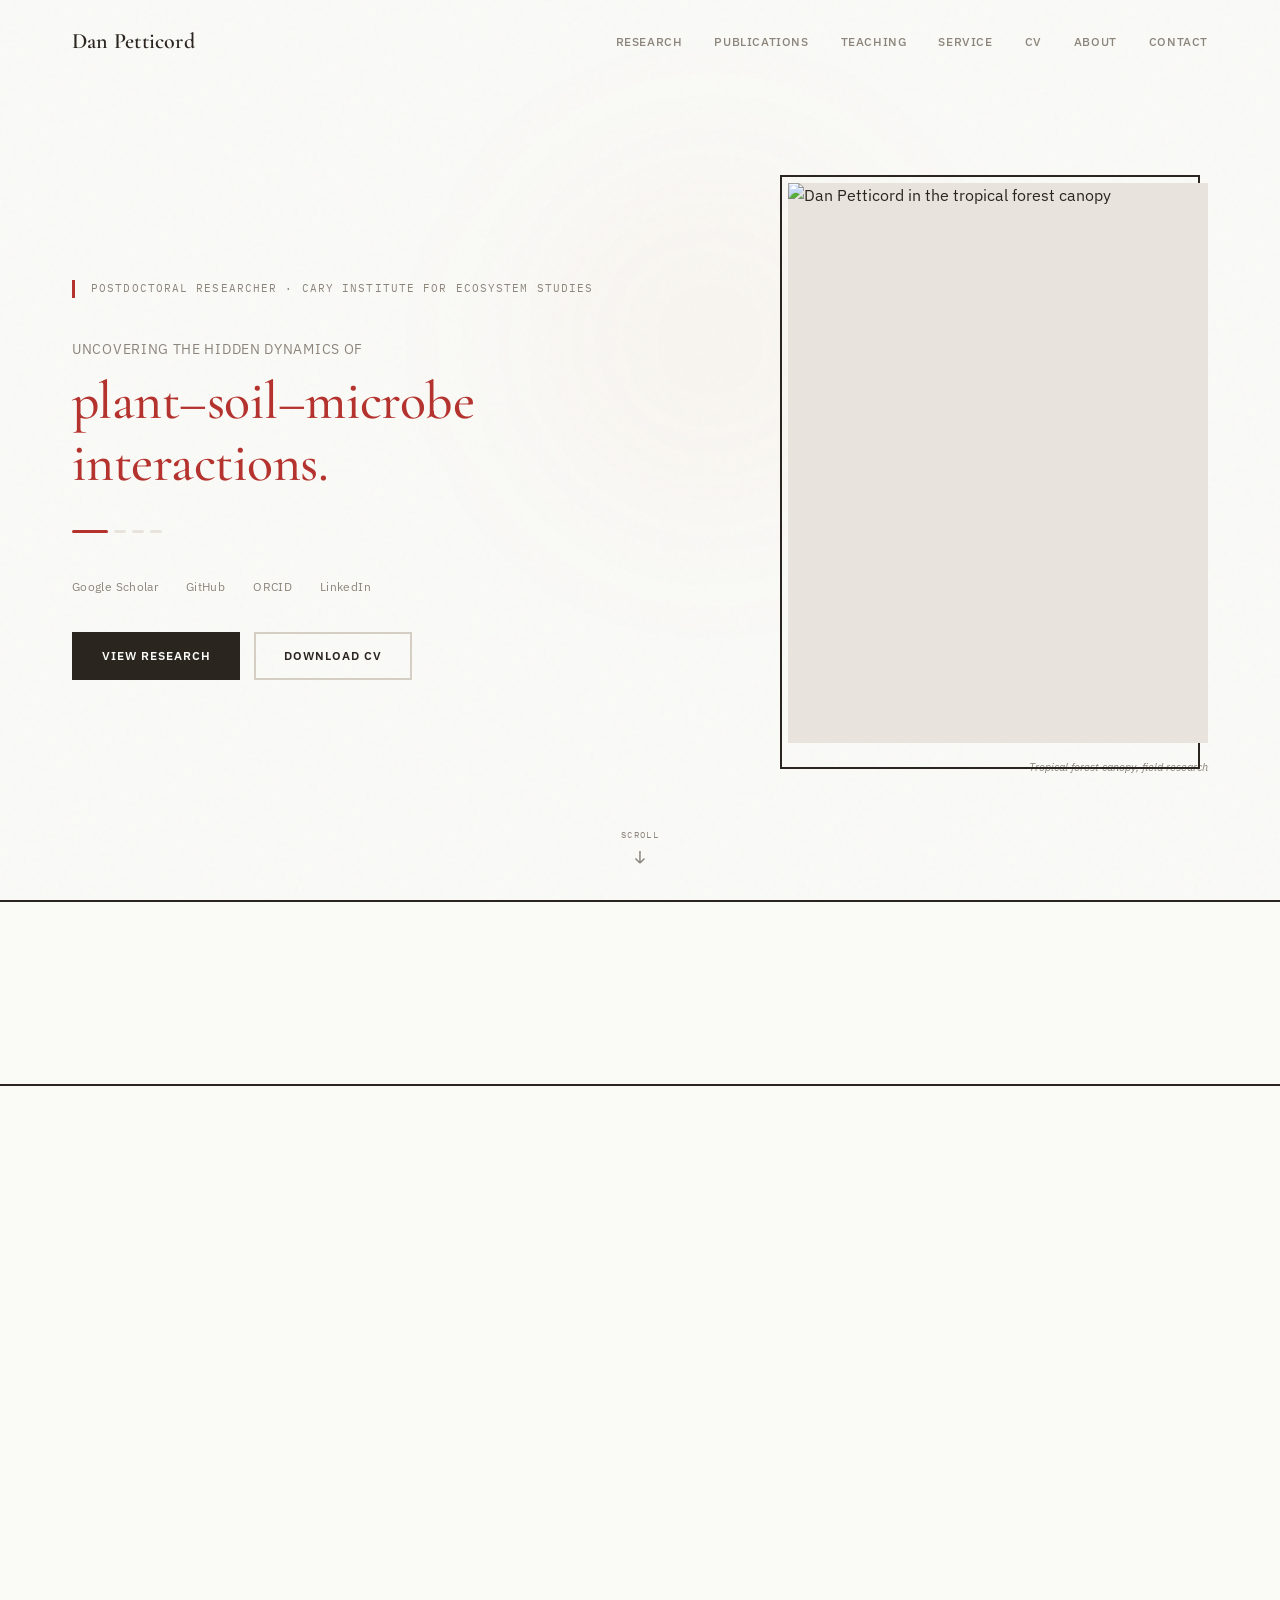
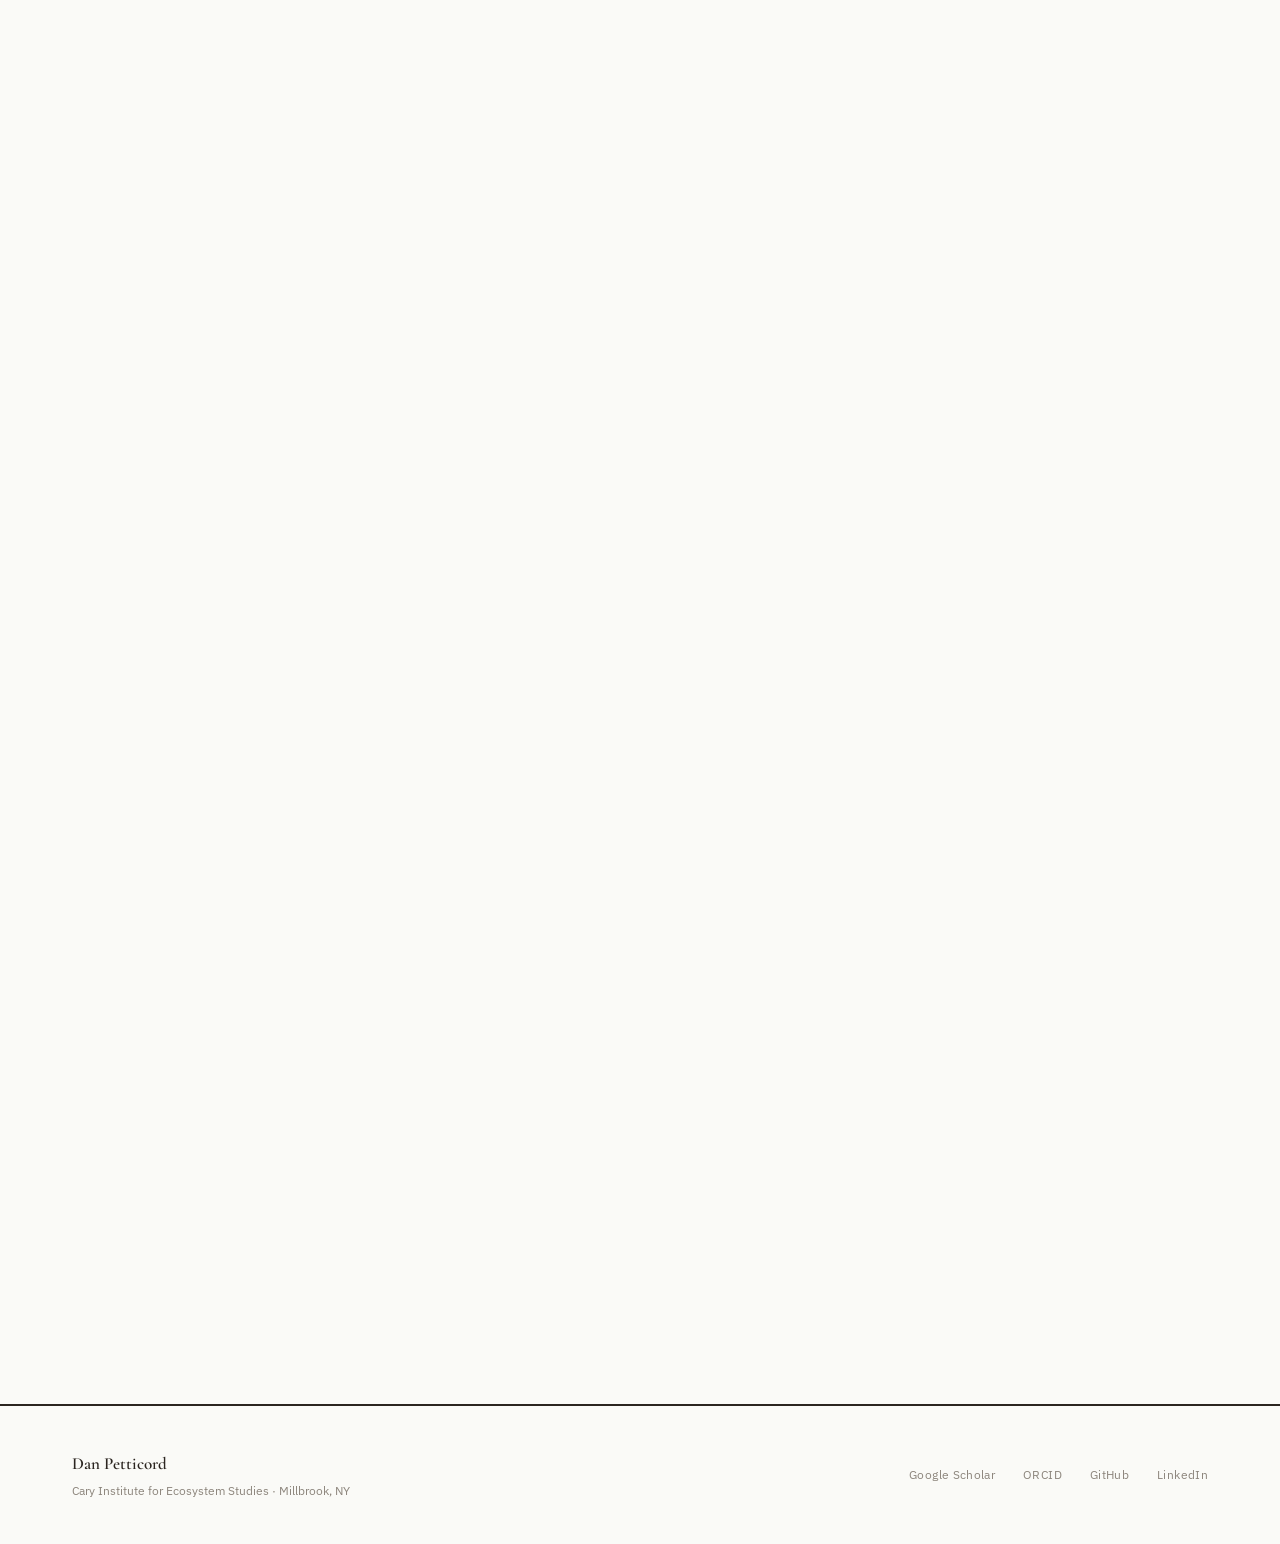
==== index.html @ ed2384c7 "V2website V2" ====
<!DOCTYPE html>
<html lang="en">
<head>
  <meta charset="UTF-8">
  <meta name="viewport" content="width=device-width, initial-scale=1.0">
  <title>Dan Petticord — Ecologist & Postdoctoral Researcher</title>
  <meta name="description" content="Dan Petticord is an ecologist studying plant-soil-microbe interactions, phosphorus phytoremediation, and biogeochemistry at the Cary Institute for Ecosystem Studies.">
  <link rel="preconnect" href="https://fonts.googleapis.com">
  <link rel="preconnect" href="https://fonts.gstatic.com" crossorigin>
  <link href="https://fonts.googleapis.com/css2?family=Cormorant+Garamond:ital,wght@0,300;0,400;0,500;0,600;0,700;1,300;1,400&family=IBM+Plex+Sans:ital,wght@0,300;0,400;0,500;0,600;0,700;1,300;1,400&family=IBM+Plex+Mono:wght@300;400;500&display=swap" rel="stylesheet">
  <link rel="stylesheet" href="css/styles.css">
</head>
<body>

<!-- ═══ NAVIGATION ═══ -->
<nav class="nav">
  <a href="index.html" class="nav-name">Dan Petticord</a>
  <div class="nav-links">
    <a href="research.html" class="nav-link" data-page="research">Research</a>
    <a href="publications.html" class="nav-link" data-page="publications">Publications</a>
    <a href="teaching.html" class="nav-link" data-page="teaching">Teaching</a>
    <a href="service.html" class="nav-link" data-page="service">Service</a>
    <a href="cv.html" class="nav-link" data-page="cv">CV</a>
    <a href="about.html" class="nav-link" data-page="about">About</a>
    <a href="contact.html" class="nav-link" data-page="contact">Contact</a>
  </div>
  <button class="nav-hamburger" aria-label="Menu">
    <span></span><span></span><span></span>
  </button>
</nav>

<!-- ═══ HERO ═══ -->
<section style="min-height:100vh;display:grid;grid-template-columns:1fr 420px;gap:60px;align-items:center;padding:140px var(--page-pad) 80px;position:relative;overflow:hidden;" class="hero-grid">

  <!-- Ambient glow -->
  <div style="position:absolute;top:10%;right:25%;width:500px;height:500px;border-radius:50%;background:radial-gradient(circle,rgba(198,125,59,0.06) 0%,transparent 70%);filter:blur(80px);pointer-events:none;"></div>

  <!-- Left: Text -->
  <div style="position:relative;z-index:2;">
    <div style="font-family:var(--font-mono);font-size:11px;letter-spacing:0.1em;text-transform:uppercase;color:var(--muted);margin-bottom:40px;border-left:3px solid var(--warm);padding-left:16px;animation:fadeIn 0.8s 0.2s both;">
      Postdoctoral Researcher · Cary Institute for Ecosystem Studies
    </div>

    <div id="hero-prefix" style="font-family:var(--font-sans);font-size:14px;color:var(--muted);letter-spacing:0.05em;text-transform:uppercase;margin-bottom:10px;transition:opacity 0.45s ease;animation:fadeIn 0.8s 0.4s both;">
      Uncovering the hidden dynamics of
    </div>

    <h1 id="hero-highlight" style="font-family:var(--font-serif);font-size:clamp(36px,4.2vw,60px);font-weight:500;line-height:1.15;letter-spacing:-0.01em;color:var(--warm);max-width:700px;transition:all 0.6s cubic-bezier(0.16,1,0.3,1);animation:fadeIn 0.8s 0.5s both;">
      plant–soil–microbe interactions.
    </h1>

    <!-- Line indicators -->
    <div style="display:flex;gap:6px;margin-top:36px;animation:fadeIn 0.8s 0.6s both;">
      <div class="hero-indicator" style="width:36px;height:3px;background:var(--warm);border-radius:1.5px;transition:all 0.5s cubic-bezier(0.16,1,0.3,1);"></div>
      <div class="hero-indicator" style="width:12px;height:3px;background:var(--grid);border-radius:1.5px;transition:all 0.5s cubic-bezier(0.16,1,0.3,1);"></div>
      <div class="hero-indicator" style="width:12px;height:3px;background:var(--grid);border-radius:1.5px;transition:all 0.5s cubic-bezier(0.16,1,0.3,1);"></div>
      <div class="hero-indicator" style="width:12px;height:3px;background:var(--grid);border-radius:1.5px;transition:all 0.5s cubic-bezier(0.16,1,0.3,1);"></div>
    </div>

    <!-- Links -->
    <div style="margin-top:44px;display:flex;gap:28px;font-family:var(--font-sans);font-size:13px;color:var(--muted);animation:fadeIn 0.8s 0.8s both;">
      <a href="https://scholar.google.com/citations?user=s1wx64YAAAAJ&hl=en" target="_blank" class="footer-link">Google Scholar</a>
      <a href="https://github.com/Dpetticord3" target="_blank" class="footer-link">GitHub</a>
      <a href="#" class="footer-link">ORCID</a>
      <a href="#" class="footer-link">LinkedIn</a>
    </div>

    <!-- Buttons -->
    <div style="margin-top:36px;display:flex;gap:14px;animation:fadeIn 0.8s 1s both;">
      <a href="research.html" class="btn btn--primary">View Research</a>
      <a href="cv.html" class="btn btn--outline">Download CV</a>
    </div>
  </div>

  <!-- Right: Field photo -->
  <div class="hero-photo-wrap" style="position:relative;animation:fadeIn 1s 0.4s both;">
    <div style="position:absolute;top:-8px;left:-8px;right:8px;bottom:8px;border:2px solid var(--border-dark);z-index:0;"></div>
    <div style="position:relative;z-index:1;width:100%;aspect-ratio:3/4;overflow:hidden;background:var(--grid);">
      <img src="images/field-photo-1.jpg" alt="Dan Petticord in the tropical forest canopy" style="width:100%;height:100%;object-fit:cover;">
    </div>
    <div style="margin-top:16px;font-family:var(--font-sans);font-size:11px;color:var(--muted);font-style:italic;text-align:right;">
      Tropical forest canopy, field research
    </div>
  </div>

  <!-- Scroll indicator -->
  <div style="position:absolute;bottom:32px;left:50%;transform:translateX(-50%);display:flex;flex-direction:column;align-items:center;gap:6px;animation:pulse 2.5s ease-in-out infinite;">
    <span style="font-family:var(--font-mono);font-size:9px;letter-spacing:0.15em;text-transform:uppercase;color:var(--muted);">Scroll</span>
    <svg width="14" height="20" viewBox="0 0 14 20" fill="none" stroke="var(--muted)" stroke-width="1.5">
      <path d="M7 3L7 15M7 15L2.5 10.5M7 15L11.5 10.5"/>
    </svg>
  </div>
</section>

<!-- ═══ STATS ═══ -->
<div class="stat-bar">
  <div class="stat-card fade-in">
    <div class="stat-num" style="color:var(--warm);">24</div>
    <div class="stat-label">Peer-Reviewed Publications</div>
  </div>
  <div class="stat-card fade-in anim-delay-1">
    <div class="stat-num" style="color:var(--teal);">9</div>
    <div class="stat-label">In Review or Prep</div>
  </div>
  <div class="stat-card fade-in anim-delay-2">
    <div class="stat-num" style="color:var(--drought);">$342K</div>
    <div class="stat-label">Competitive Funding</div>
  </div>
  <div class="stat-card fade-in anim-delay-3">
    <div class="stat-num" style="color:var(--forest);">4</div>
    <div class="stat-label">First-Author Papers, 2025</div>
  </div>
</div>

<!-- ═══ RESEARCH AREAS ═══ -->
<section class="section">
  <div class="section-label fade-in">Research Areas</div>
  <div class="research-grid">
    <a href="research.html" class="research-card fade-in" data-color="warm">
      <div class="research-card-num">01</div>
      <div class="research-card-title">P Cycling in Agroecosystems</div>
      <div class="research-card-desc">Engineering vegetation harvest strips and phytoremediation strategies to mitigate legacy phosphorus pollution from historically fertilized ranchlands, pastures, and wetlands.</div>
      <div class="research-card-more">Learn more →</div>
    </a>
    <a href="research.html" class="research-card fade-in anim-delay-1" data-color="forest">
      <div class="research-card-num">02</div>
      <div class="research-card-title">Carbon Cycling in Forests</div>
      <div class="research-card-desc">Investigating how soil microbial communities drive organic carbon accumulation and nutrient dynamics across tropical forest succession, land-use change, and biogeochemical gradients.</div>
      <div class="research-card-more">Learn more →</div>
    </a>
    <a href="research.html" class="research-card fade-in anim-delay-2" data-color="teal">
      <div class="research-card-num">03</div>
      <div class="research-card-title">Microbial Community Function</div>
      <div class="research-card-desc">Quantifying how belowground fungal and bacterial communities mediate nutrient cycling, plant health, and ecosystem-level patterns — from phyllosphere to rhizosphere, Panama to China.</div>
      <div class="research-card-more">Learn more →</div>
    </a>
  </div>
</section>

<!-- ═══ JOURNEY ═══ -->
<section class="section">
  <div class="section-label fade-in">Journey</div>
  <div style="max-width:740px;padding-left:24px;">
    <div class="journey-item fade-in">
      <div class="journey-dot" style="background:var(--warm);box-shadow:0 0 0 1px var(--warm);"></div>
      <div class="journey-period">2025–</div>
      <div>
        <div class="journey-role">Postdoctoral Associate</div>
        <div class="journey-place" style="color:var(--warm);">Cary Institute for Ecosystem Studies</div>
        <div class="journey-detail">MESS Lab · Advisor: Dr. Jane Lucas</div>
      </div>
    </div>
    <div class="journey-item fade-in anim-delay-1">
      <div class="journey-dot" style="background:var(--teal);box-shadow:0 0 0 1px var(--teal);"></div>
      <div class="journey-period">2020–2025</div>
      <div>
        <div class="journey-role">Ph.D., Ecology & Evolutionary Biology</div>
        <div class="journey-place" style="color:var(--teal);">Cornell University</div>
        <div class="journey-detail">NSF Graduate Research Fellow · Advisor: Dr. Jed P. Sparks</div>
      </div>
    </div>
    <div class="journey-item fade-in anim-delay-2">
      <div class="journey-dot" style="background:var(--forest);box-shadow:0 0 0 1px var(--forest);"></div>
      <div class="journey-period">2019–2020</div>
      <div>
        <div class="journey-role">Research Fellow</div>
        <div class="journey-place" style="color:var(--forest);">Smithsonian Tropical Research Institute</div>
        <div class="journey-detail">Panama</div>
      </div>
    </div>
    <div class="journey-item fade-in anim-delay-3">
      <div class="journey-dot" style="background:var(--drought);box-shadow:0 0 0 1px var(--drought);"></div>
      <div class="journey-period">2015–2019</div>
      <div>
        <div class="journey-role">A.B., Ecology & Evolutionary Biology</div>
        <div class="journey-place" style="color:var(--drought);">Princeton University</div>
        <div class="journey-detail">Cum Laude · Minor: Environmental Science</div>
      </div>
    </div>
  </div>
</section>

<!-- ═══ SELECTED PUBLICATIONS ═══ -->
<section class="section section--bordered">
  <div class="section-label fade-in">Selected Publications</div>

  <div class="pub-item fade-in">
    <div class="pub-num">[24]</div>
    <div>
      <div class="pub-title"><span class="pub-first-badge">1st Author</span>Conversion from farmland to orchard or agroforestry improves soil carbon sequestration by enhancing microbial biological activity in Northwest China</div>
      <div class="pub-journal">PLOS ONE</div>
    </div>
    <div class="pub-year">2025</div>
  </div>

  <div class="pub-item fade-in">
    <div class="pub-num">[23]</div>
    <div>
      <div class="pub-title"><span class="pub-first-badge">1st Author</span>Phosphorus mitigation through hay harvest: Addressing legacy P in subtropical pasture</div>
      <div class="pub-journal">Agric. Ecosystems &amp; Environ.</div>
    </div>
    <div class="pub-year">2025</div>
  </div>

  <div class="pub-item fade-in">
    <div class="pub-num">[22]</div>
    <div>
      <div class="pub-title"><span class="pub-first-badge">1st Author</span>Spatial decoupling of biological and geochemical phosphorus cycling in podzolized soils</div>
      <div class="pub-journal">Soil Systems</div>
    </div>
    <div class="pub-year">2025</div>
  </div>

  <div class="pub-item fade-in">
    <div class="pub-num">[11]</div>
    <div>
      <div class="pub-title"><span class="pub-first-badge">1st Author</span>From nature to urbanity: Exploring phyllosphere microbiome and functional gene responses to the Anthropocene</div>
      <div class="pub-journal">New Phytologist</div>
    </div>
    <div class="pub-year">2024</div>
  </div>

  <div class="pub-item fade-in">
    <div class="pub-num">[6]</div>
    <div>
      <div class="pub-title">Fungal community dissimilarity predicts plant–soil feedback strength in a lowland tropical forest</div>
      <div class="pub-journal">Ecology — Top 10% most viewed, 2023</div>
    </div>
    <div class="pub-year">2023</div>
  </div>

  <div class="pub-item fade-in">
    <div class="pub-num">[2]</div>
    <div>
      <div class="pub-title">Mutualist and pathogen traits interact to affect plant community structure in a spatially explicit model</div>
      <div class="pub-journal">Nature Communications</div>
    </div>
    <div class="pub-year">2020</div>
  </div>

  <div class="btn--center fade-in">
    <a href="publications.html" class="btn btn--primary">View All 24 Publications →</a>
  </div>
</section>

<!-- ═══ TEACHING ═══ -->
<section class="section">
  <div class="section-label fade-in">Teaching</div>
  <div class="teaching-grid">
    <div class="teaching-card fade-in">
      <div class="teaching-strip" style="background:var(--warm);"></div>
      <div class="teaching-header">
        <span class="teaching-role" style="color:var(--warm);">Instructor of Record</span>
        <span class="teaching-semester">Fall 2024</span>
      </div>
      <div class="teaching-course">Topics in Biogeochemistry</div>
      <div class="teaching-code">BIOEE 7600</div>
      <div class="teaching-note">Graduate seminar designed and taught independently</div>
    </div>
    <div class="teaching-card fade-in anim-delay-1">
      <div class="teaching-strip" style="background:var(--drought);"></div>
      <div class="teaching-header">
        <span class="teaching-role" style="color:var(--drought);">Instructor of Record</span>
        <span class="teaching-semester">Fall 2023</span>
      </div>
      <div class="teaching-course">What's for Dinner</div>
      <div class="teaching-code">BIOEE 1640</div>
      <div class="teaching-note">Undergraduate course on food systems &amp; sustainability</div>
    </div>
    <div class="teaching-card fade-in anim-delay-2">
      <div class="teaching-strip" style="background:var(--teal);"></div>
      <div class="teaching-header">
        <span class="teaching-role" style="color:var(--teal);">Co-Instructor</span>
        <span class="teaching-semester">Spring 2024</span>
      </div>
      <div class="teaching-course">Graduate Field Course</div>
      <div class="teaching-code">BIOEE 6602</div>
    </div>
    <div class="teaching-card fade-in anim-delay-3">
      <div class="teaching-strip" style="background:var(--forest);"></div>
      <div class="teaching-header">
        <span class="teaching-role" style="color:var(--forest);">Teaching Assistant</span>
        <span class="teaching-semester">2021–2024</span>
      </div>
      <div class="teaching-course">Advanced Ecology</div>
      <div class="teaching-code">BIOEE 3610</div>
      <div class="teaching-note">Lab TA, multiple semesters</div>
    </div>
  </div>
</section>

<!-- ═══ CONTACT ═══ -->
<section class="contact-section fade-in">
  <div class="contact-title">Get in touch.</div>
  <div class="contact-desc">I'm always interested in new collaborations, speaking invitations, and conversations about ecology and sustainability.</div>
  <a href="mailto:petticordd@caryinstitute.org" class="contact-email">petticordd@caryinstitute.org</a>
</section>

<!-- ═══ FOOTER ═══ -->
<footer class="footer">
  <div>
    <div class="footer-name">Dan Petticord</div>
    <div class="footer-sub">Cary Institute for Ecosystem Studies · Millbrook, NY</div>
  </div>
  <div class="footer-links">
    <a href="https://scholar.google.com/citations?user=s1wx64YAAAAJ&hl=en" target="_blank" class="footer-link">Google Scholar</a>
    <a href="#" class="footer-link">ORCID</a>
    <a href="https://github.com/Dpetticord3" target="_blank" class="footer-link">GitHub</a>
    <a href="#" class="footer-link">LinkedIn</a>
  </div>
</footer>

<script src="js/main.js"></script>
</body>
</html>
---- css/styles.css ----
/* ═══════════════════════════════════════════════════════════════════
   DAN PETTICORD — ACADEMIC SITE
   Parchment + Gem Tone Palette · Crisp Black Lines
   ═══════════════════════════════════════════════════════════════════ */

/* ─── CUSTOM PROPERTIES ─── */
:root {
  --warm:       #B5332E;
  --drought:    #C67D3B;
  --teal:       #2E6B6B;
  --forest:     #4A7C3F;
  --plum:       #7A5C8D;
  --slate:      #3A6B8C;
  --absent:     #A8A196;
  --bg:         #FAFAF7;
  --paper:      #F7F0E6;
  --grid:       #E8E4DD;
  --text:       #2B2520;
  --muted:      #8C857C;
  --white:      #FFFFFF;
  --border:     #D4CEC5;
  --border-dark:#2B2520;

  --font-serif: 'Cormorant Garamond', 'Georgia', serif;
  --font-sans:  'IBM Plex Sans', 'Helvetica Neue', sans-serif;
  --font-mono:  'IBM Plex Mono', 'Menlo', monospace;

  --page-pad: 72px;
  --max-width: 1280px;
}

/* ─── RESET & BASE ─── */
*, *::before, *::after { margin: 0; padding: 0; box-sizing: border-box; }

html {
  font-size: 16px;
  scroll-behavior: smooth;
  -webkit-font-smoothing: antialiased;
  -moz-osx-font-smoothing: grayscale;
}

body {
  font-family: var(--font-sans);
  background: var(--bg);
  color: var(--text);
  line-height: 1.6;
  overflow-x: hidden;
}

::selection { background: rgba(181,51,46,0.12); color: var(--text); }

::-webkit-scrollbar { width: 6px; }
::-webkit-scrollbar-track { background: var(--bg); }
::-webkit-scrollbar-thumb { background: var(--border); border-radius: 3px; }
::-webkit-scrollbar-thumb:hover { background: var(--muted); }

a { color: inherit; text-decoration: none; }
img { display: block; max-width: 100%; }

/* ─── PAPER TEXTURE OVERLAY ─── */
body::before {
  content: '';
  position: fixed; inset: 0; z-index: 0; pointer-events: none; opacity: 0.028;
  background-image: url("data:image/svg+xml,%3Csvg viewBox='0 0 256 256' xmlns='http://www.w3.org/2000/svg'%3E%3Cfilter id='n'%3E%3CfeTurbulence type='fractalNoise' baseFrequency='0.75' numOctaves='4' stitchTiles='stitch'/%3E%3C/filter%3E%3Crect width='100%25' height='100%25' filter='url(%23n)'/%3E%3C/svg%3E");
}

/* ─── NAVIGATION ─── */
.nav {
  position: fixed; top: 0; left: 0; right: 0; z-index: 100;
  display: flex; justify-content: space-between; align-items: center;
  padding: 24px var(--page-pad);
  border-bottom: 1.5px solid transparent;
  transition: all 0.4s cubic-bezier(0.16,1,0.3,1);
}

.nav.scrolled {
  padding: 14px var(--page-pad);
  background: rgba(250,250,247,0.95);
  backdrop-filter: blur(20px);
  border-bottom-color: var(--border-dark);
}

.nav-name {
  font-family: var(--font-serif);
  font-weight: 600; font-size: 22px;
  letter-spacing: 0.01em; color: var(--text);
}

.nav-links { display: flex; gap: 32px; align-items: center; }

.nav-link {
  font-family: var(--font-sans);
  font-size: 12px; font-weight: 500;
  color: var(--muted);
  letter-spacing: 0.05em; text-transform: uppercase;
  position: relative; transition: color 0.3s;
}

.nav-link::after {
  content: ''; position: absolute; bottom: -4px; left: 0;
  width: 0; height: 1.5px; background: var(--warm);
  transition: width 0.3s cubic-bezier(0.16,1,0.3,1);
}

.nav-link:hover, .nav-link.active { color: var(--warm); }
.nav-link:hover::after, .nav-link.active::after { width: 100%; }

/* Mobile hamburger */
.nav-hamburger {
  display: none; cursor: pointer; background: none; border: none;
  width: 28px; height: 20px; position: relative; z-index: 110;
}
.nav-hamburger span {
  display: block; width: 100%; height: 2px; background: var(--text);
  position: absolute; left: 0; transition: all 0.3s;
}
.nav-hamburger span:nth-child(1) { top: 0; }
.nav-hamburger span:nth-child(2) { top: 9px; }
.nav-hamburger span:nth-child(3) { top: 18px; }

/* ─── PAGE HEADER (inner pages) ─── */
.page-header {
  padding: 160px var(--page-pad) 60px;
  border-bottom: 2px solid var(--border-dark);
}

.page-header-label {
  font-family: var(--font-mono);
  font-size: 11px; font-weight: 400;
  letter-spacing: 0.1em; text-transform: uppercase;
  color: var(--muted); margin-bottom: 16px;
}

.page-header-title {
  font-family: var(--font-serif);
  font-size: clamp(36px, 4.5vw, 56px);
  font-weight: 500; line-height: 1.1;
  letter-spacing: -0.01em; color: var(--text);
}

.page-header-subtitle {
  font-family: var(--font-sans);
  font-size: 16px; color: var(--muted);
  margin-top: 16px; max-width: 600px; line-height: 1.7;
}

/* Color accent on page header */
.page-header[data-accent="warm"] .page-header-label { color: var(--warm); }
.page-header[data-accent="teal"] .page-header-label { color: var(--teal); }
.page-header[data-accent="forest"] .page-header-label { color: var(--forest); }
.page-header[data-accent="drought"] .page-header-label { color: var(--drought); }
.page-header[data-accent="slate"] .page-header-label { color: var(--slate); }
.page-header[data-accent="plum"] .page-header-label { color: var(--plum); }

/* ─── SECTION COMPONENTS ─── */
.section { padding: 100px var(--page-pad); position: relative; z-index: 1; }
.section--paper { background: var(--paper); }
.section--bordered { border-top: 2px solid var(--border-dark); }

.section-label {
  font-family: var(--font-sans);
  font-size: 11px; font-weight: 600;
  letter-spacing: 0.14em; text-transform: uppercase;
  color: var(--text); margin-bottom: 56px;
  display: flex; align-items: center; gap: 20px;
}

.section-label::after {
  content: ''; flex: 1; height: 1px; background: var(--border);
}

.section-label[data-color="warm"] { color: var(--warm); }
.section-label[data-color="teal"] { color: var(--teal); }
.section-label[data-color="forest"] { color: var(--forest); }
.section-label[data-color="drought"] { color: var(--drought); }

/* ─── STAT BAR ─── */
.stat-bar {
  display: grid; grid-template-columns: repeat(4, 1fr);
  border-top: 2px solid var(--border-dark);
  border-bottom: 2px solid var(--border-dark);
}

.stat-card {
  padding: 52px 36px; text-align: center;
  background: var(--paper);
  border-right: 1px solid var(--border);
}
.stat-card:last-child { border-right: none; }

.stat-num {
  font-family: var(--font-serif);
  font-weight: 600; font-size: 50px; line-height: 1;
  margin-bottom: 10px;
}

.stat-label {
  font-family: var(--font-sans);
  font-size: 11px; color: var(--muted);
  letter-spacing: 0.08em; text-transform: uppercase; font-weight: 500;
}

/* ─── RESEARCH CARDS ─── */
.research-grid {
  display: grid; grid-template-columns: repeat(3, 1fr); gap: 20px;
}

.research-card {
  padding: 44px 36px; border: 1px solid var(--border);
  position: relative; overflow: hidden; cursor: pointer;
  transition: all 0.35s cubic-bezier(0.16,1,0.3,1);
  text-decoration: none; display: block;
}

.research-card::before {
  content: ''; position: absolute; top: 0; left: 0; right: 0; height: 3px;
  transform: scaleX(0); transform-origin: left;
  transition: transform 0.5s cubic-bezier(0.16,1,0.3,1);
}

.research-card:hover { background: var(--white); }
.research-card:hover::before { transform: scaleX(1); }

.research-card[data-color="warm"]::before { background: var(--warm); }
.research-card[data-color="warm"]:hover { border-color: var(--warm); }
.research-card[data-color="warm"] .research-card-num { color: var(--warm); }

.research-card[data-color="teal"]::before { background: var(--teal); }
.research-card[data-color="teal"]:hover { border-color: var(--teal); }
.research-card[data-color="teal"] .research-card-num { color: var(--teal); }

.research-card[data-color="forest"]::before { background: var(--forest); }
.research-card[data-color="forest"]:hover { border-color: var(--forest); }
.research-card[data-color="forest"] .research-card-num { color: var(--forest); }

.research-card[data-color="drought"]::before { background: var(--drought); }
.research-card[data-color="drought"]:hover { border-color: var(--drought); }
.research-card[data-color="drought"] .research-card-num { color: var(--drought); }

.research-card[data-color="slate"]::before { background: var(--slate); }
.research-card[data-color="slate"]:hover { border-color: var(--slate); }
.research-card[data-color="slate"] .research-card-num { color: var(--slate); }

.research-card[data-color="plum"]::before { background: var(--plum); }
.research-card[data-color="plum"]:hover { border-color: var(--plum); }
.research-card[data-color="plum"] .research-card-num { color: var(--plum); }

.research-card-num {
  font-family: var(--font-mono);
  font-size: 11px; margin-bottom: 24px;
  letter-spacing: 0.05em; font-weight: 500;
}

.research-card-title {
  font-family: var(--font-serif);
  font-size: 26px; font-weight: 600;
  line-height: 1.2; margin-bottom: 14px; color: var(--text);
}

.research-card-desc {
  font-family: var(--font-sans);
  font-size: 14px; color: var(--muted); line-height: 1.7;
}

.research-card-more {
  margin-top: 20px; font-family: var(--font-sans);
  font-size: 12px; font-weight: 500;
  letter-spacing: 0.04em; color: transparent;
  transition: color 0.4s;
}
.research-card:hover .research-card-more { color: var(--muted); }

/* ─── PUBLICATION ITEMS ─── */
.pub-item {
  display: grid; grid-template-columns: 52px 1fr 56px;
  gap: 24px; align-items: baseline;
  padding: 18px 0 18px 12px;
  border-bottom: 1px solid var(--border);
  transition: all 0.3s; cursor: default;
}

.pub-item:hover { padding-left: 24px; background: var(--paper); }

.pub-num {
  font-family: var(--font-mono);
  font-size: 12px; color: var(--muted);
}

.pub-title {
  font-family: var(--font-sans);
  font-size: 15px; color: var(--muted);
  line-height: 1.55; transition: color 0.3s;
}
.pub-item:hover .pub-title { color: var(--text); }

.pub-first-badge {
  display: inline-block; font-family: var(--font-mono);
  font-size: 9px; font-weight: 500;
  letter-spacing: 0.1em; text-transform: uppercase;
  margin-right: 10px; padding: 2px 8px;
  border: 1.5px solid var(--warm); color: var(--warm);
  vertical-align: middle;
}

.pub-cofirst-badge {
  display: inline-block; font-family: var(--font-mono);
  font-size: 9px; font-weight: 500;
  letter-spacing: 0.1em; text-transform: uppercase;
  margin-right: 10px; padding: 2px 8px;
  border: 1.5px solid var(--drought); color: var(--drought);
  vertical-align: middle;
}

.pub-link {
  display: inline-block; font-family: var(--font-mono);
  font-size: 10px; color: var(--teal); margin-top: 6px;
  letter-spacing: 0.03em; transition: color 0.3s;
}
.pub-link:hover { color: var(--warm); }

/* Collaboration bracket grouping */
.pub-group-bracket {
  border-left: 3px solid var(--border);
  padding-left: 20px; margin-left: 12px;
  margin-top: 8px; margin-bottom: 8px;
}
.pub-group-bracket-label {
  font-family: var(--font-sans); font-size: 12px;
  font-weight: 500; color: var(--muted);
  margin-bottom: 4px; font-style: italic;
}

.pub-journal {
  font-family: var(--font-sans);
  font-size: 13px; color: var(--muted);
  font-style: italic; margin-top: 5px;
  transition: color 0.3s;
}
.pub-item:hover .pub-journal { color: var(--teal); }

.pub-year {
  font-family: var(--font-mono);
  font-size: 12px; color: var(--muted); text-align: right;
}

/* Publication group headers */
.pub-group {
  margin-top: 64px; margin-bottom: 32px;
  padding: 32px; background: var(--paper);
  border: 1px solid var(--border);
  display: grid; grid-template-columns: 1fr 200px; gap: 32px;
  align-items: center;
}

.pub-group-title {
  font-family: var(--font-serif);
  font-size: 22px; font-weight: 600;
  color: var(--text); line-height: 1.3;
}

.pub-group-desc {
  font-family: var(--font-sans);
  font-size: 13px; color: var(--muted);
  margin-top: 8px; line-height: 1.6;
}

.pub-group-photo {
  width: 100%; aspect-ratio: 4/3;
  background: var(--grid); border: 1px solid var(--border);
  display: flex; align-items: center; justify-content: center;
  font-family: var(--font-mono); font-size: 10px; color: var(--muted);
}

/* ─── JOURNEY TIMELINE ─── */
.journey-item {
  display: grid; grid-template-columns: 140px 1fr;
  gap: 32px; padding: 28px 0; position: relative;
  border-bottom: 1px solid var(--border);
}
.journey-item:last-child { border-bottom: none; }

.journey-dot {
  position: absolute; left: -24px; top: 36px;
  width: 8px; height: 8px; border-radius: 50%;
  border: 2px solid var(--bg);
}

.journey-period {
  font-family: var(--font-mono);
  font-size: 12px; color: var(--muted);
  letter-spacing: 0.03em; padding-top: 4px;
}

.journey-role {
  font-family: var(--font-serif);
  font-size: 23px; font-weight: 600;
  color: var(--text); margin-bottom: 4px;
}

.journey-place {
  font-family: var(--font-sans);
  font-size: 14px; font-weight: 500; margin-bottom: 2px;
}

.journey-detail {
  font-family: var(--font-sans);
  font-size: 13px; color: var(--muted); font-style: italic;
}

/* ─── TEACHING CARDS ─── */
.teaching-grid { display: grid; grid-template-columns: 1fr 1fr; gap: 20px; }

.teaching-card {
  padding: 32px 28px; border: 1px solid var(--border);
  background: var(--white); position: relative; overflow: hidden;
}

.teaching-strip {
  position: absolute; top: 0; left: 0; bottom: 0; width: 4px;
}

.teaching-header {
  display: flex; justify-content: space-between;
  align-items: flex-start; margin-bottom: 14px; padding-left: 8px;
}

.teaching-role {
  font-family: var(--font-mono);
  font-size: 10px; font-weight: 500;
  letter-spacing: 0.08em; text-transform: uppercase;
}

.teaching-semester {
  font-family: var(--font-mono);
  font-size: 11px; color: var(--muted);
}

.teaching-course {
  font-family: var(--font-serif);
  font-size: 23px; font-weight: 600;
  color: var(--text); margin-bottom: 4px; padding-left: 8px;
}

.teaching-code {
  font-family: var(--font-mono);
  font-size: 11px; color: var(--muted); padding-left: 8px;
}

.teaching-note {
  font-family: var(--font-sans);
  font-size: 13px; color: var(--muted);
  font-style: italic; padding-left: 8px; margin-top: 10px;
}

/* ─── CV PAGE ─── */
.cv-section { margin-bottom: 56px; }

.cv-section-title {
  font-family: var(--font-sans);
  font-size: 12px; font-weight: 600;
  letter-spacing: 0.12em; text-transform: uppercase;
  color: var(--text); padding-bottom: 12px;
  border-bottom: 2px solid var(--border-dark);
  margin-bottom: 24px;
}

.cv-entry {
  display: grid; grid-template-columns: 140px 1fr;
  gap: 24px; padding: 12px 0;
  font-size: 14px;
}

.cv-date {
  font-family: var(--font-mono);
  font-size: 12px; color: var(--muted);
  padding-top: 2px;
}

.cv-role { font-weight: 600; color: var(--text); }
.cv-place { color: var(--muted); }
.cv-detail { font-size: 13px; color: var(--muted); font-style: italic; margin-top: 2px; }

.cv-pub-entry {
  padding: 8px 0;
  font-size: 14px; color: var(--muted);
  line-height: 1.6;
}

.cv-pub-entry strong { color: var(--text); font-weight: 600; }

/* ─── BUTTONS ─── */
.btn {
  display: inline-block;
  font-family: var(--font-sans);
  font-size: 12px; font-weight: 600;
  letter-spacing: 0.08em; text-transform: uppercase;
  padding: 12px 28px; cursor: pointer;
  transition: all 0.3s; border-radius: 0;
}

.btn--primary {
  background: var(--text); color: var(--bg);
  border: 2px solid var(--text);
}
.btn--primary:hover { background: var(--warm); border-color: var(--warm); }

.btn--outline {
  background: transparent; color: var(--text);
  border: 2px solid var(--border);
}
.btn--outline:hover { border-color: var(--text); }

.btn--center { display: flex; justify-content: center; margin-top: 44px; }

/* ─── CONTACT ─── */
.contact-section {
  padding: 120px var(--page-pad);
  border-top: 2px solid var(--border-dark);
  text-align: center; background: var(--paper);
}

.contact-title {
  font-family: var(--font-serif);
  font-size: clamp(32px, 4vw, 52px);
  font-weight: 500; color: var(--text); margin-bottom: 20px;
}

.contact-desc {
  font-family: var(--font-sans);
  font-size: 15px; color: var(--muted);
  max-width: 480px; margin: 0 auto 40px; line-height: 1.7;
}

.contact-email {
  font-family: var(--font-mono);
  font-size: 16px; color: var(--warm);
  font-weight: 500; letter-spacing: 0.02em;
}

/* ─── FOOTER ─── */
.footer {
  padding: 44px var(--page-pad);
  border-top: 2px solid var(--border-dark);
  display: flex; justify-content: space-between; align-items: center;
  background: var(--bg);
}

.footer-name {
  font-family: var(--font-serif);
  font-size: 17px; font-weight: 600;
  color: var(--text); margin-bottom: 4px;
}

.footer-sub {
  font-family: var(--font-sans);
  font-size: 12px; color: var(--muted);
}

.footer-links { display: flex; gap: 28px; }

.footer-link {
  font-family: var(--font-sans);
  font-size: 12px; color: var(--muted);
  letter-spacing: 0.03em; transition: color 0.3s;
}
.footer-link:hover { color: var(--warm); }

/* ─── ANIMATIONS ─── */
.fade-in {
  opacity: 0; transform: translateY(20px);
  transition: opacity 0.7s cubic-bezier(0.16,1,0.3,1),
              transform 0.7s cubic-bezier(0.16,1,0.3,1);
}
.fade-in.visible { opacity: 1; transform: translateY(0); }

@keyframes fadeIn {
  from { opacity: 0; transform: translateY(14px); }
  to   { opacity: 1; transform: translateY(0); }
}

@keyframes pulse {
  0%, 100% { opacity: 0.3; }
  50%      { opacity: 0.7; }
}

.anim-delay-1 { transition-delay: 0.1s; }
.anim-delay-2 { transition-delay: 0.2s; }
.anim-delay-3 { transition-delay: 0.3s; }
.anim-delay-4 { transition-delay: 0.4s; }
.anim-delay-5 { transition-delay: 0.5s; }
.anim-delay-6 { transition-delay: 0.6s; }

/* ─── CONTENT PROSE ─── */
.prose { max-width: 720px; }
.prose p {
  font-family: var(--font-sans);
  font-size: 15px; color: var(--muted);
  line-height: 1.8; margin-bottom: 20px;
}
.prose p strong { color: var(--text); font-weight: 600; }
.prose h3 {
  font-family: var(--font-serif);
  font-size: 24px; font-weight: 600;
  color: var(--text); margin: 40px 0 16px;
}

/* ─── RESEARCH SUBPAGE ─── */
.research-sub-hero {
  padding: 160px var(--page-pad) 80px;
  display: grid; grid-template-columns: 1fr 1fr; gap: 60px;
  align-items: end;
  border-bottom: 2px solid var(--border-dark);
}

.research-sub-papers {
  padding: 80px var(--page-pad);
}

.research-paper-card {
  display: grid; grid-template-columns: 1fr 240px;
  gap: 32px; padding: 28px 0;
  border-bottom: 1px solid var(--border);
  align-items: start;
}

.research-paper-card:last-child { border-bottom: none; }

.research-paper-title {
  font-family: var(--font-sans);
  font-size: 15px; font-weight: 500;
  color: var(--text); line-height: 1.5; margin-bottom: 6px;
}

.research-paper-journal {
  font-family: var(--font-sans);
  font-size: 13px; color: var(--muted); font-style: italic;
}

.research-paper-figure {
  width: 100%; aspect-ratio: 16/10;
  background: var(--grid); border: 1px solid var(--border);
  display: flex; align-items: center; justify-content: center;
  font-family: var(--font-mono); font-size: 10px; color: var(--muted);
}

/* ─── RESPONSIVE ─── */
@media (max-width: 1024px) {
  :root { --page-pad: 40px; }
  .research-grid { grid-template-columns: repeat(2, 1fr); }
  .stat-bar { grid-template-columns: repeat(2, 1fr); }
  .stat-card:nth-child(2) { border-right: none; }
  .pub-group { grid-template-columns: 1fr; }
  .pub-group-photo { max-width: 240px; }
  .research-sub-hero { grid-template-columns: 1fr; }
  .research-paper-card { grid-template-columns: 1fr; }
}

@media (max-width: 768px) {
  :root { --page-pad: 24px; }
  .nav-links { display: none; }
  .nav-hamburger { display: block; }
  .research-grid { grid-template-columns: 1fr; }
  .teaching-grid { grid-template-columns: 1fr; }
  .stat-bar { grid-template-columns: 1fr; }
  .stat-card { border-right: none; border-bottom: 1px solid var(--border); }
  .hero-grid { grid-template-columns: 1fr !important; }
  .hero-photo-wrap { display: none; }
  .cv-entry { grid-template-columns: 1fr; gap: 4px; }
  .journey-item { grid-template-columns: 1fr; gap: 4px; }
  .footer { flex-direction: column; gap: 20px; text-align: center; }
}
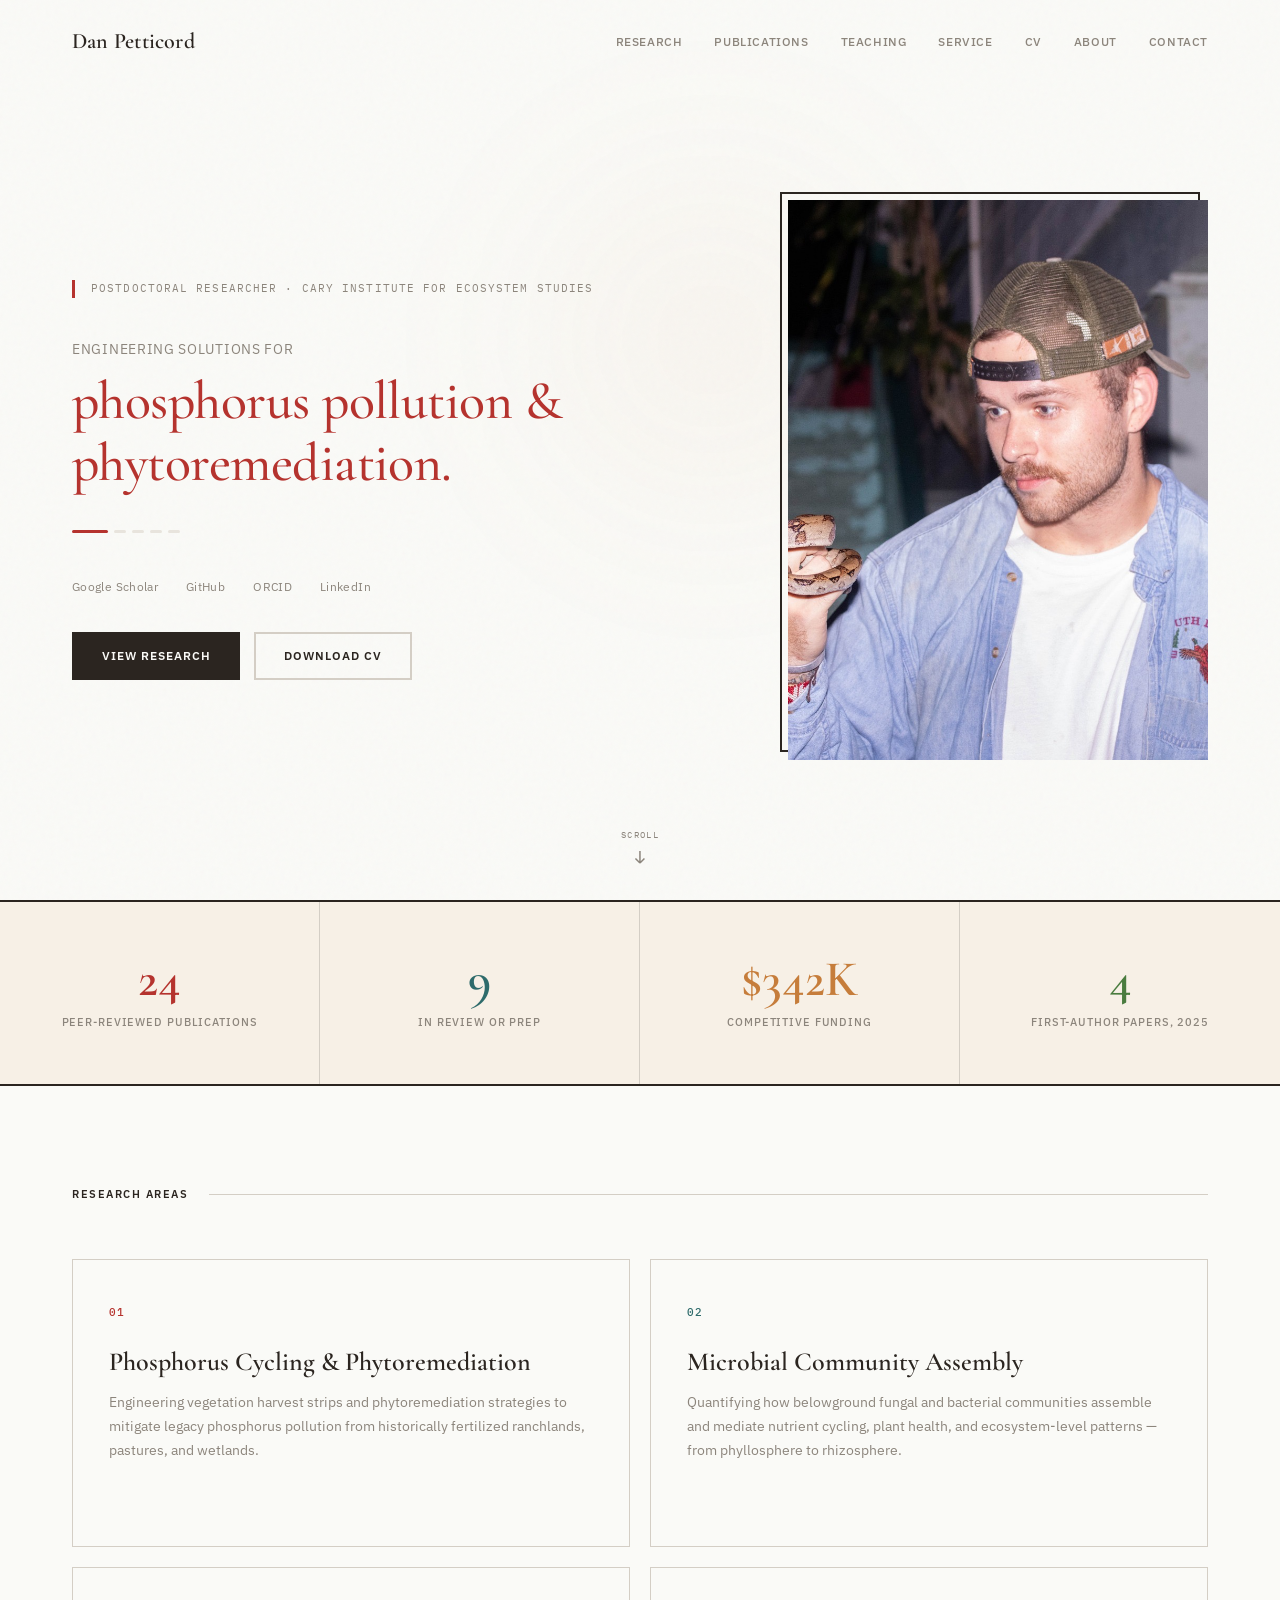
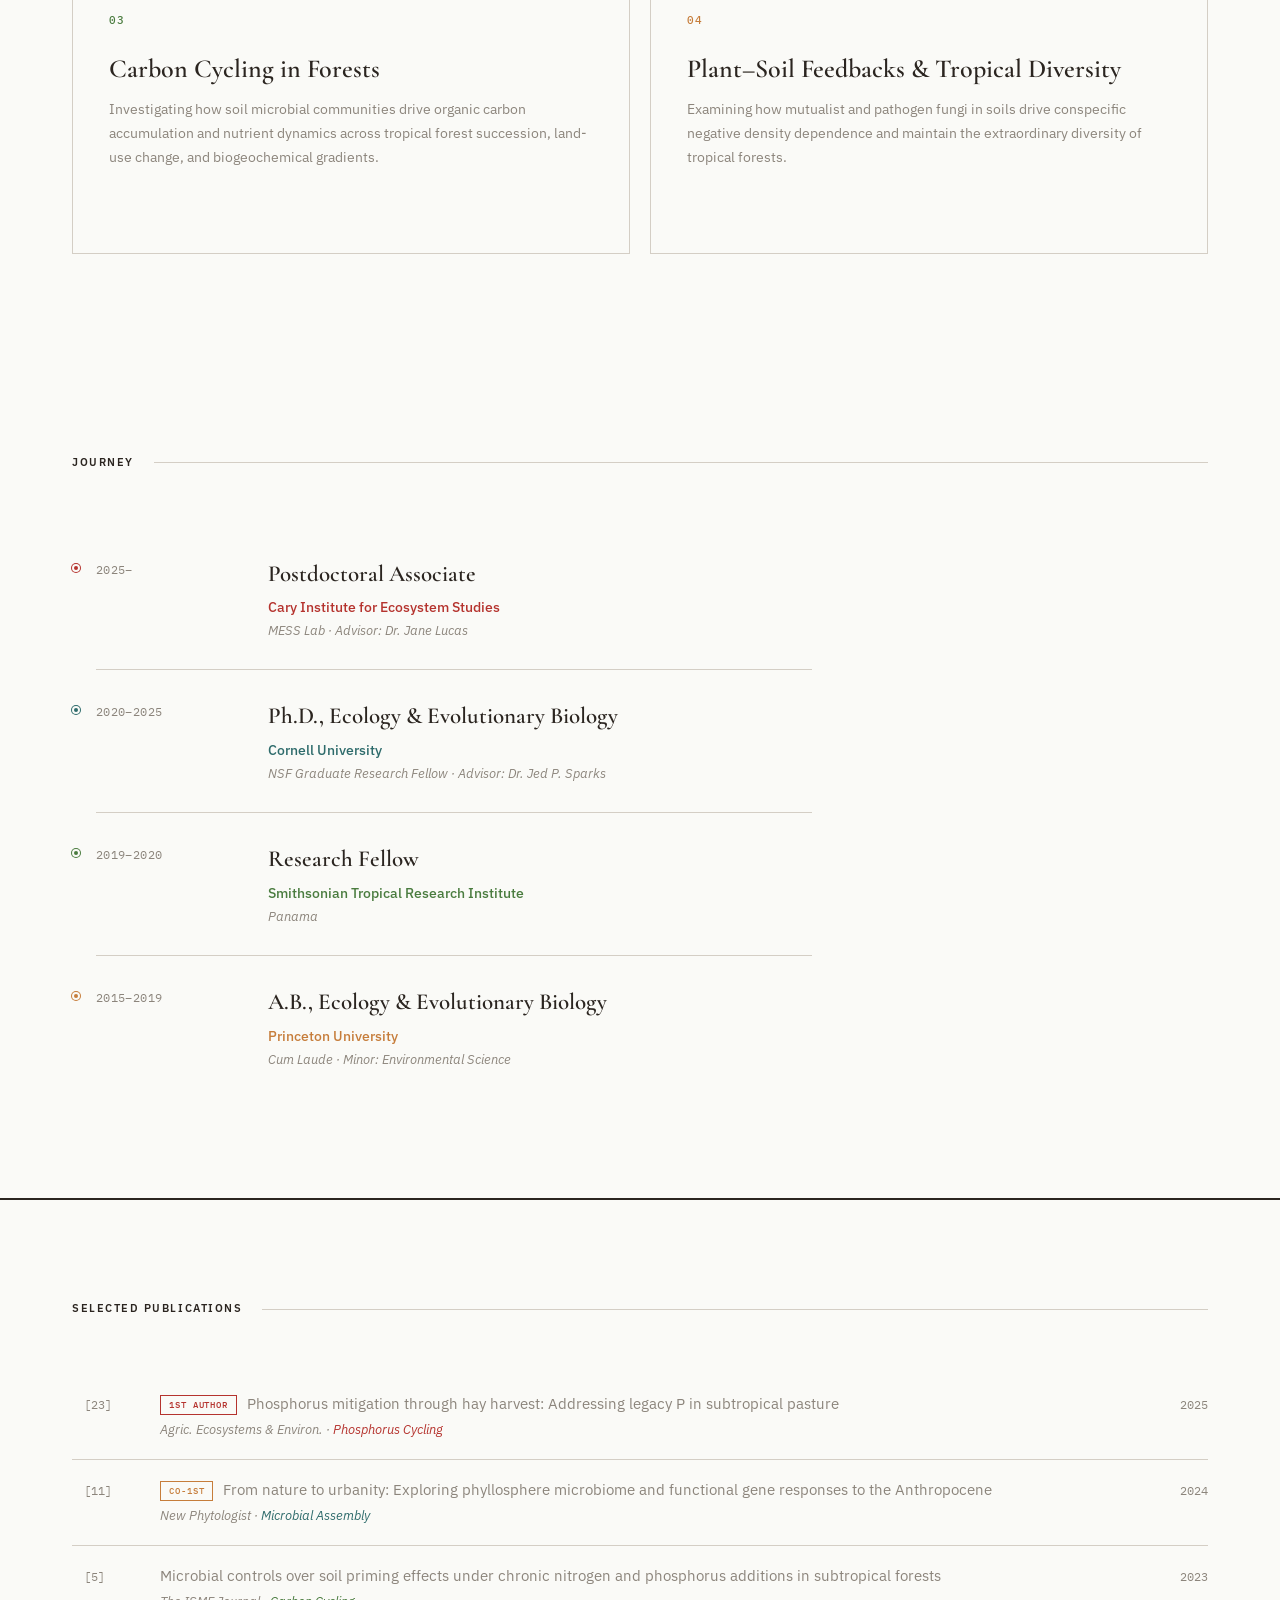
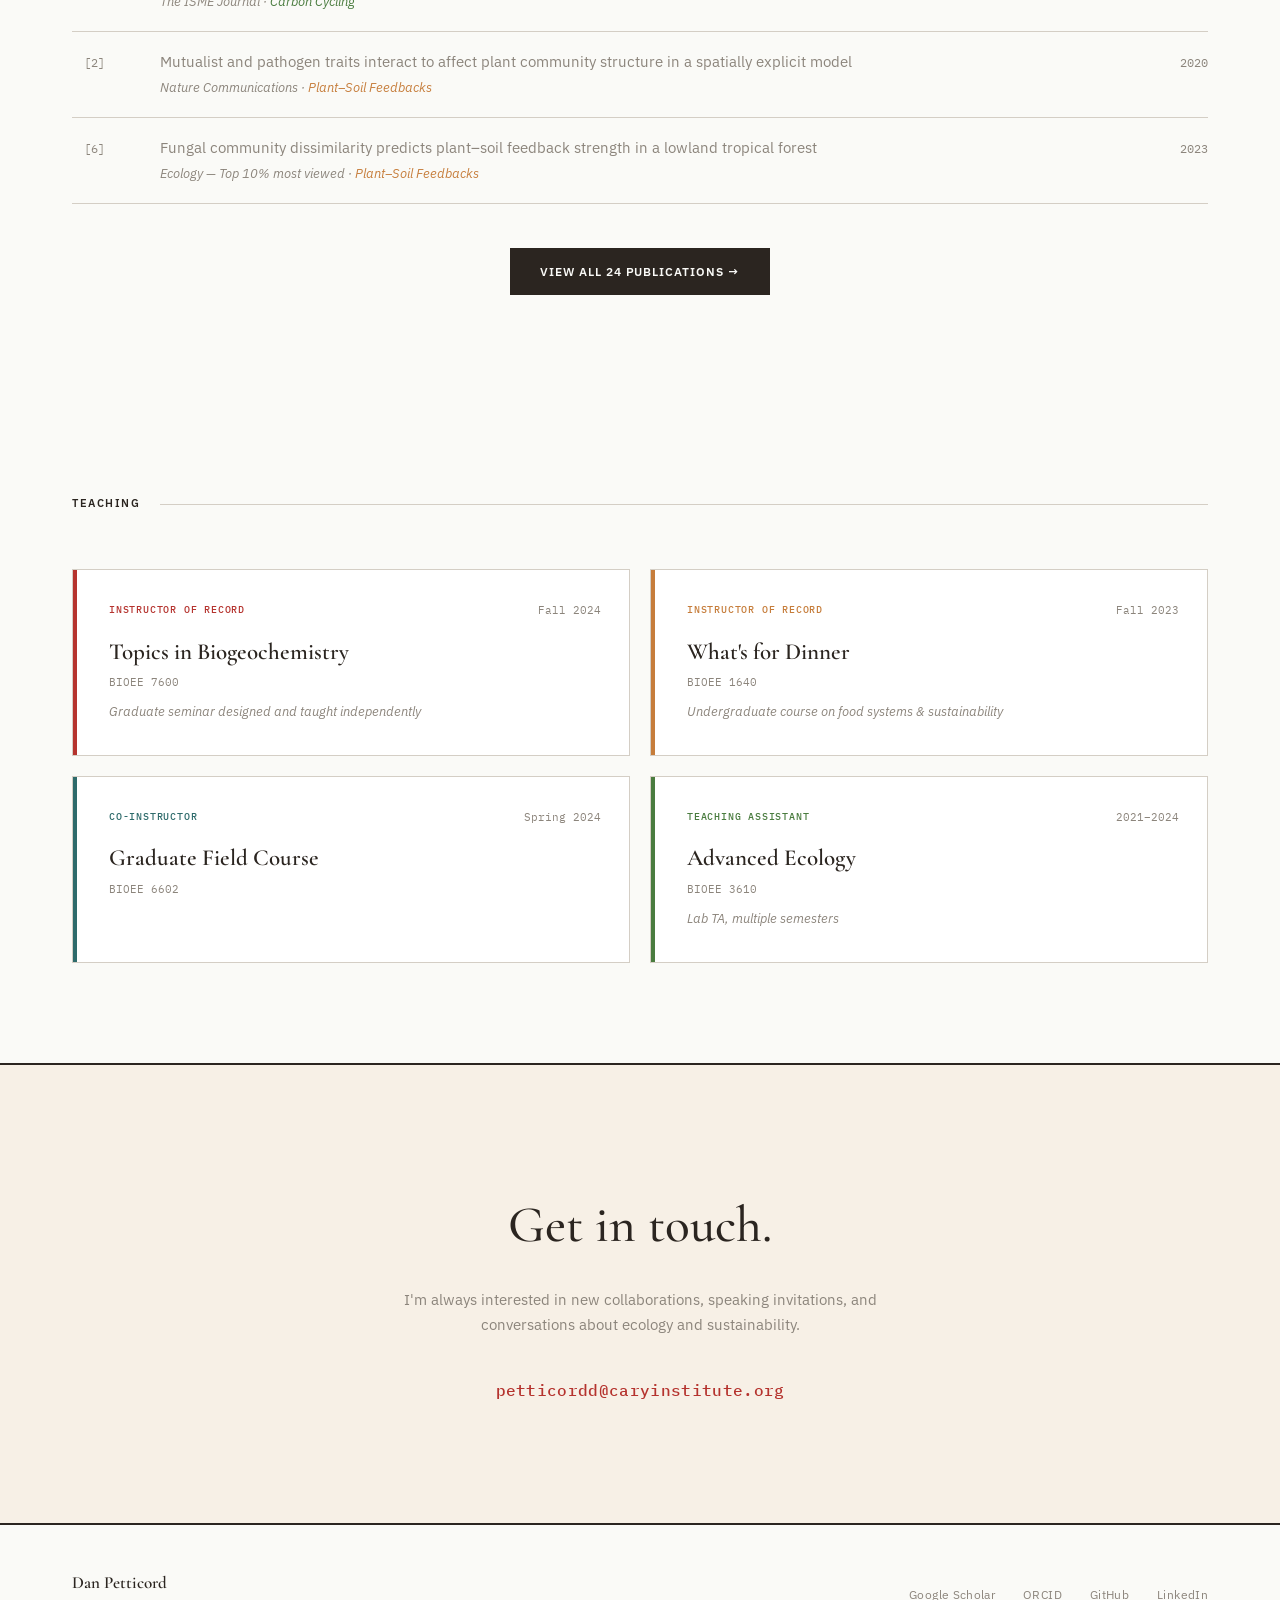
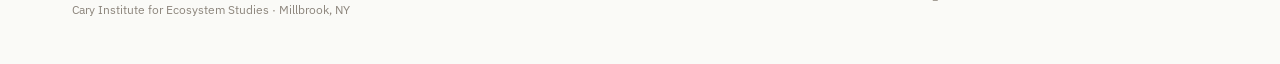
==== commit 2e2a91c9: "v5" ====
--- a/index.html
+++ b/index.html
@@ -42,11 +42,11 @@
     </div>
 
     <div id="hero-prefix" style="font-family:var(--font-sans);font-size:14px;color:var(--muted);letter-spacing:0.05em;text-transform:uppercase;margin-bottom:10px;transition:opacity 0.45s ease;animation:fadeIn 0.8s 0.4s both;">
-      Uncovering the hidden dynamics of
+      Engineering solutions for
     </div>
 
     <h1 id="hero-highlight" style="font-family:var(--font-serif);font-size:clamp(36px,4.2vw,60px);font-weight:500;line-height:1.15;letter-spacing:-0.01em;color:var(--warm);max-width:700px;transition:all 0.6s cubic-bezier(0.16,1,0.3,1);animation:fadeIn 0.8s 0.5s both;">
-      plant–soil–microbe interactions.
+      phosphorus pollution &amp; phytoremediation.
     </h1>
 
     <!-- Line indicators -->
@@ -55,6 +55,7 @@
       <div class="hero-indicator" style="width:12px;height:3px;background:var(--grid);border-radius:1.5px;transition:all 0.5s cubic-bezier(0.16,1,0.3,1);"></div>
       <div class="hero-indicator" style="width:12px;height:3px;background:var(--grid);border-radius:1.5px;transition:all 0.5s cubic-bezier(0.16,1,0.3,1);"></div>
       <div class="hero-indicator" style="width:12px;height:3px;background:var(--grid);border-radius:1.5px;transition:all 0.5s cubic-bezier(0.16,1,0.3,1);"></div>
+      <div class="hero-indicator" style="width:12px;height:3px;background:var(--grid);border-radius:1.5px;transition:all 0.5s cubic-bezier(0.16,1,0.3,1);"></div>
     </div>
 
     <!-- Links -->
@@ -72,14 +73,11 @@
     </div>
   </div>
 
-  <!-- Right: Field photo -->
+  <!-- Right: Field photo (rotates with hero text) -->
   <div class="hero-photo-wrap" style="position:relative;animation:fadeIn 1s 0.4s both;">
     <div style="position:absolute;top:-8px;left:-8px;right:8px;bottom:8px;border:2px solid var(--border-dark);z-index:0;"></div>
     <div style="position:relative;z-index:1;width:100%;aspect-ratio:3/4;overflow:hidden;background:var(--grid);">
-      <img src="images/field-photo-1.jpg" alt="Dan Petticord in the tropical forest canopy" style="width:100%;height:100%;object-fit:cover;">
-    </div>
-    <div style="margin-top:16px;font-family:var(--font-sans);font-size:11px;color:var(--muted);font-style:italic;text-align:right;">
-      Tropical forest canopy, field research
+      <img id="hero-photo" src="images/boa_headshot.jpg" alt="Dan Petticord in the field" style="width:100%;height:100%;object-fit:cover;transition:opacity 0.5s ease;">
     </div>
   </div>
 
@@ -116,22 +114,28 @@
 <section class="section">
   <div class="section-label fade-in">Research Areas</div>
   <div class="research-grid">
-    <a href="research.html" class="research-card fade-in" data-color="warm">
+    <a href="research/phosphorus-cycling.html" class="research-card fade-in" data-color="warm">
       <div class="research-card-num">01</div>
-      <div class="research-card-title">P Cycling in Agroecosystems</div>
+      <div class="research-card-title">Phosphorus Cycling &amp; Phytoremediation</div>
       <div class="research-card-desc">Engineering vegetation harvest strips and phytoremediation strategies to mitigate legacy phosphorus pollution from historically fertilized ranchlands, pastures, and wetlands.</div>
       <div class="research-card-more">Learn more →</div>
     </a>
-    <a href="research.html" class="research-card fade-in anim-delay-1" data-color="forest">
+    <a href="research/microbial-assembly.html" class="research-card fade-in anim-delay-1" data-color="teal">
       <div class="research-card-num">02</div>
+      <div class="research-card-title">Microbial Community Assembly</div>
+      <div class="research-card-desc">Quantifying how belowground fungal and bacterial communities assemble and mediate nutrient cycling, plant health, and ecosystem-level patterns — from phyllosphere to rhizosphere.</div>
+      <div class="research-card-more">Learn more →</div>
+    </a>
+    <a href="research/carbon-cycling.html" class="research-card fade-in anim-delay-2" data-color="forest">
+      <div class="research-card-num">03</div>
       <div class="research-card-title">Carbon Cycling in Forests</div>
       <div class="research-card-desc">Investigating how soil microbial communities drive organic carbon accumulation and nutrient dynamics across tropical forest succession, land-use change, and biogeochemical gradients.</div>
       <div class="research-card-more">Learn more →</div>
     </a>
-    <a href="research.html" class="research-card fade-in anim-delay-2" data-color="teal">
-      <div class="research-card-num">03</div>
-      <div class="research-card-title">Microbial Community Function</div>
-      <div class="research-card-desc">Quantifying how belowground fungal and bacterial communities mediate nutrient cycling, plant health, and ecosystem-level patterns — from phyllosphere to rhizosphere, Panama to China.</div>
+    <a href="research/plant-soil-feedbacks.html" class="research-card fade-in anim-delay-3" data-color="drought">
+      <div class="research-card-num">04</div>
+      <div class="research-card-title">Plant–Soil Feedbacks &amp; Tropical Diversity</div>
+      <div class="research-card-desc">Examining how mutualist and pathogen fungi in soils drive conspecific negative density dependence and maintain the extraordinary diversity of tropical forests.</div>
       <div class="research-card-more">Learn more →</div>
     </a>
   </div>
@@ -185,57 +189,48 @@
   <div class="section-label fade-in">Selected Publications</div>
 
   <div class="pub-item fade-in">
-    <div class="pub-num">[24]</div>
-    <div>
-      <div class="pub-title"><span class="pub-first-badge">1st Author</span>Conversion from farmland to orchard or agroforestry improves soil carbon sequestration by enhancing microbial biological activity in Northwest China</div>
-      <div class="pub-journal">PLOS ONE</div>
+    <div class="pub-num">[23]</div>
+    <div>
+      <div class="pub-title"><span class="pub-first-badge">1st Author</span>Phosphorus mitigation through hay harvest: Addressing legacy P in subtropical pasture</div>
+      <div class="pub-journal">Agric. Ecosystems &amp; Environ. · <span style="color:var(--warm);">Phosphorus Cycling</span></div>
     </div>
     <div class="pub-year">2025</div>
   </div>
 
   <div class="pub-item fade-in">
-    <div class="pub-num">[23]</div>
-    <div>
-      <div class="pub-title"><span class="pub-first-badge">1st Author</span>Phosphorus mitigation through hay harvest: Addressing legacy P in subtropical pasture</div>
-      <div class="pub-journal">Agric. Ecosystems &amp; Environ.</div>
-    </div>
-    <div class="pub-year">2025</div>
-  </div>
-
-  <div class="pub-item fade-in">
-    <div class="pub-num">[22]</div>
-    <div>
-      <div class="pub-title"><span class="pub-first-badge">1st Author</span>Spatial decoupling of biological and geochemical phosphorus cycling in podzolized soils</div>
-      <div class="pub-journal">Soil Systems</div>
-    </div>
-    <div class="pub-year">2025</div>
-  </div>
-
-  <div class="pub-item fade-in">
     <div class="pub-num">[11]</div>
     <div>
-      <div class="pub-title"><span class="pub-first-badge">1st Author</span>From nature to urbanity: Exploring phyllosphere microbiome and functional gene responses to the Anthropocene</div>
-      <div class="pub-journal">New Phytologist</div>
+      <div class="pub-title"><span class="pub-cofirst-badge">Co-1st</span>From nature to urbanity: Exploring phyllosphere microbiome and functional gene responses to the Anthropocene</div>
+      <div class="pub-journal">New Phytologist · <span style="color:var(--teal);">Microbial Assembly</span></div>
     </div>
     <div class="pub-year">2024</div>
   </div>
 
   <div class="pub-item fade-in">
+    <div class="pub-num">[5]</div>
+    <div>
+      <div class="pub-title">Microbial controls over soil priming effects under chronic nitrogen and phosphorus additions in subtropical forests</div>
+      <div class="pub-journal">The ISME Journal · <span style="color:var(--forest);">Carbon Cycling</span></div>
+    </div>
+    <div class="pub-year">2023</div>
+  </div>
+
+  <div class="pub-item fade-in">
+    <div class="pub-num">[2]</div>
+    <div>
+      <div class="pub-title">Mutualist and pathogen traits interact to affect plant community structure in a spatially explicit model</div>
+      <div class="pub-journal">Nature Communications · <span style="color:var(--drought);">Plant–Soil Feedbacks</span></div>
+    </div>
+    <div class="pub-year">2020</div>
+  </div>
+
+  <div class="pub-item fade-in">
     <div class="pub-num">[6]</div>
     <div>
       <div class="pub-title">Fungal community dissimilarity predicts plant–soil feedback strength in a lowland tropical forest</div>
-      <div class="pub-journal">Ecology — Top 10% most viewed, 2023</div>
+      <div class="pub-journal">Ecology — Top 10% most viewed · <span style="color:var(--drought);">Plant–Soil Feedbacks</span></div>
     </div>
     <div class="pub-year">2023</div>
-  </div>
-
-  <div class="pub-item fade-in">
-    <div class="pub-num">[2]</div>
-    <div>
-      <div class="pub-title">Mutualist and pathogen traits interact to affect plant community structure in a spatially explicit model</div>
-      <div class="pub-journal">Nature Communications</div>
-    </div>
-    <div class="pub-year">2020</div>
   </div>
 
   <div class="btn--center fade-in">
--- a/css/styles.css
+++ b/css/styles.css
@@ -118,6 +118,10 @@
 .nav-hamburger span:nth-child(2) { top: 9px; }
 .nav-hamburger span:nth-child(3) { top: 18px; }
 
+.nav-hamburger.active span:nth-child(1) { top: 9px; transform: rotate(45deg); }
+.nav-hamburger.active span:nth-child(2) { opacity: 0; }
+.nav-hamburger.active span:nth-child(3) { top: 9px; transform: rotate(-45deg); }
+
 /* ─── PAGE HEADER (inner pages) ─── */
 .page-header {
   padding: 160px var(--page-pad) 60px;
@@ -202,7 +206,7 @@
 
 /* ─── RESEARCH CARDS ─── */
 .research-grid {
-  display: grid; grid-template-columns: repeat(3, 1fr); gap: 20px;
+  display: grid; grid-template-columns: repeat(2, 1fr); gap: 20px;
 }
 
 .research-card {
@@ -643,10 +647,107 @@
   font-family: var(--font-mono); font-size: 10px; color: var(--muted);
 }
 
+/* ─── ABOUT PAGE LAYOUT ─── */
+.about-layout {
+  display: grid;
+  grid-template-columns: 1fr 360px;
+  gap: 60px;
+  align-items: start;
+}
+
+/* ─── PHOTO GALLERIES ─── */
+.photo-gallery {
+  display: grid;
+  gap: 20px;
+  padding: 48px var(--page-pad);
+  align-items: start;
+}
+.photo-gallery--cols-3 { grid-template-columns: repeat(3, 1fr); }
+.photo-gallery--cols-2 { grid-template-columns: repeat(2, 1fr); }
+.photo-gallery--cols-1 { grid-template-columns: 1fr; max-width: 480px; }
+
+.photo-gallery-item {
+  border: 1px solid var(--border);
+  overflow: hidden;
+}
+.photo-gallery-item img {
+  width: 100%;
+  height: auto;
+  display: block;
+}
+.photo-gallery-caption {
+  font-family: var(--font-sans);
+  font-size: 11px;
+  color: var(--muted);
+  font-style: italic;
+  margin-top: 12px;
+  text-align: right;
+  padding: 0 var(--page-pad);
+}
+
+/* ─── PAGE BANNER (teaching, service) ─── */
+.page-banner {
+  padding: 40px var(--page-pad) 0;
+}
+.page-banner-strip {
+  width: 100%;
+  overflow: hidden;
+  border-bottom: 2px solid var(--border-dark);
+}
+.page-banner-strip img {
+  width: 100%;
+  height: auto;
+  display: block;
+}
+.page-banner-caption {
+  font-family: var(--font-sans);
+  font-size: 11px;
+  color: var(--muted);
+  font-style: italic;
+  margin-top: 10px;
+  text-align: right;
+}
+
+/* ─── MEDIA CARDS (service page) ─── */
+.media-grid {
+  display: grid;
+  grid-template-columns: repeat(2, 1fr);
+  gap: 16px;
+}
+.media-card {
+  padding: 24px 28px;
+  border: 1px solid var(--border);
+  background: var(--white);
+  transition: all 0.3s;
+}
+.media-card:hover {
+  background: var(--paper);
+  border-color: var(--border-dark);
+}
+.media-card-year {
+  font-family: var(--font-mono);
+  font-size: 11px;
+  color: var(--muted);
+  margin-bottom: 10px;
+}
+.media-card-title {
+  font-family: var(--font-serif);
+  font-size: 18px;
+  font-weight: 600;
+  color: var(--text);
+  line-height: 1.3;
+  margin-bottom: 6px;
+}
+.media-card-outlet {
+  font-family: var(--font-sans);
+  font-size: 13px;
+  color: var(--muted);
+  font-style: italic;
+}
+
 /* ─── RESPONSIVE ─── */
 @media (max-width: 1024px) {
   :root { --page-pad: 40px; }
-  .research-grid { grid-template-columns: repeat(2, 1fr); }
   .stat-bar { grid-template-columns: repeat(2, 1fr); }
   .stat-card:nth-child(2) { border-right: none; }
   .pub-group { grid-template-columns: 1fr; }
@@ -657,8 +758,16 @@
 
 @media (max-width: 768px) {
   :root { --page-pad: 24px; }
-  .nav-links { display: none; }
-  .nav-hamburger { display: block; }
+  .nav-links {
+    display: none;
+    position: fixed; top: 0; left: 0; right: 0; bottom: 0;
+    background: var(--bg); z-index: 100;
+    flex-direction: column; align-items: center; justify-content: center;
+    gap: 28px;
+  }
+  .nav-links.open { display: flex; }
+  .nav-links.open .nav-link { font-size: 22px; }
+  .nav-hamburger { display: block; z-index: 110; }
   .research-grid { grid-template-columns: 1fr; }
   .teaching-grid { grid-template-columns: 1fr; }
   .stat-bar { grid-template-columns: 1fr; }
@@ -668,4 +777,8 @@
   .cv-entry { grid-template-columns: 1fr; gap: 4px; }
   .journey-item { grid-template-columns: 1fr; gap: 4px; }
   .footer { flex-direction: column; gap: 20px; text-align: center; }
-}
+  .photo-gallery--cols-3 { grid-template-columns: 1fr; }
+  .photo-gallery--cols-2 { grid-template-columns: 1fr; }
+  .media-grid { grid-template-columns: 1fr; }
+  .about-layout { grid-template-columns: 1fr; }
+}
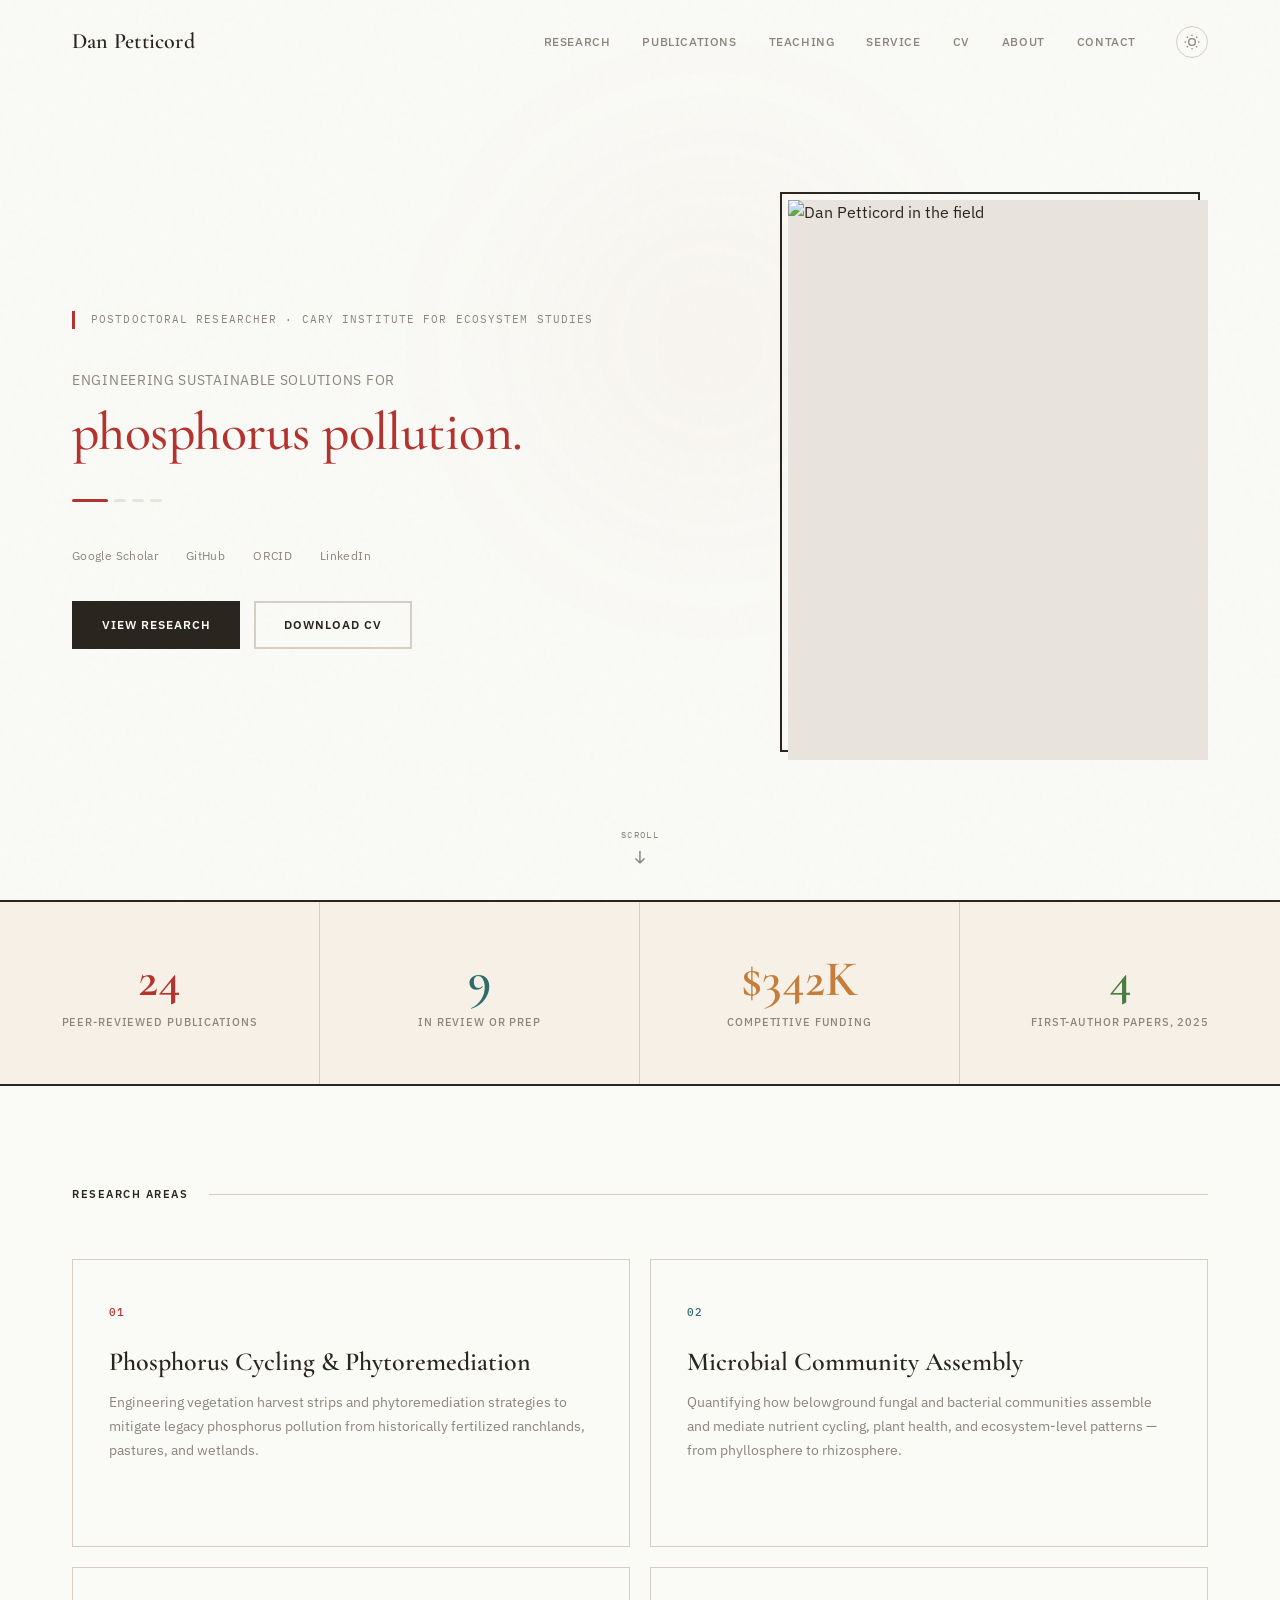
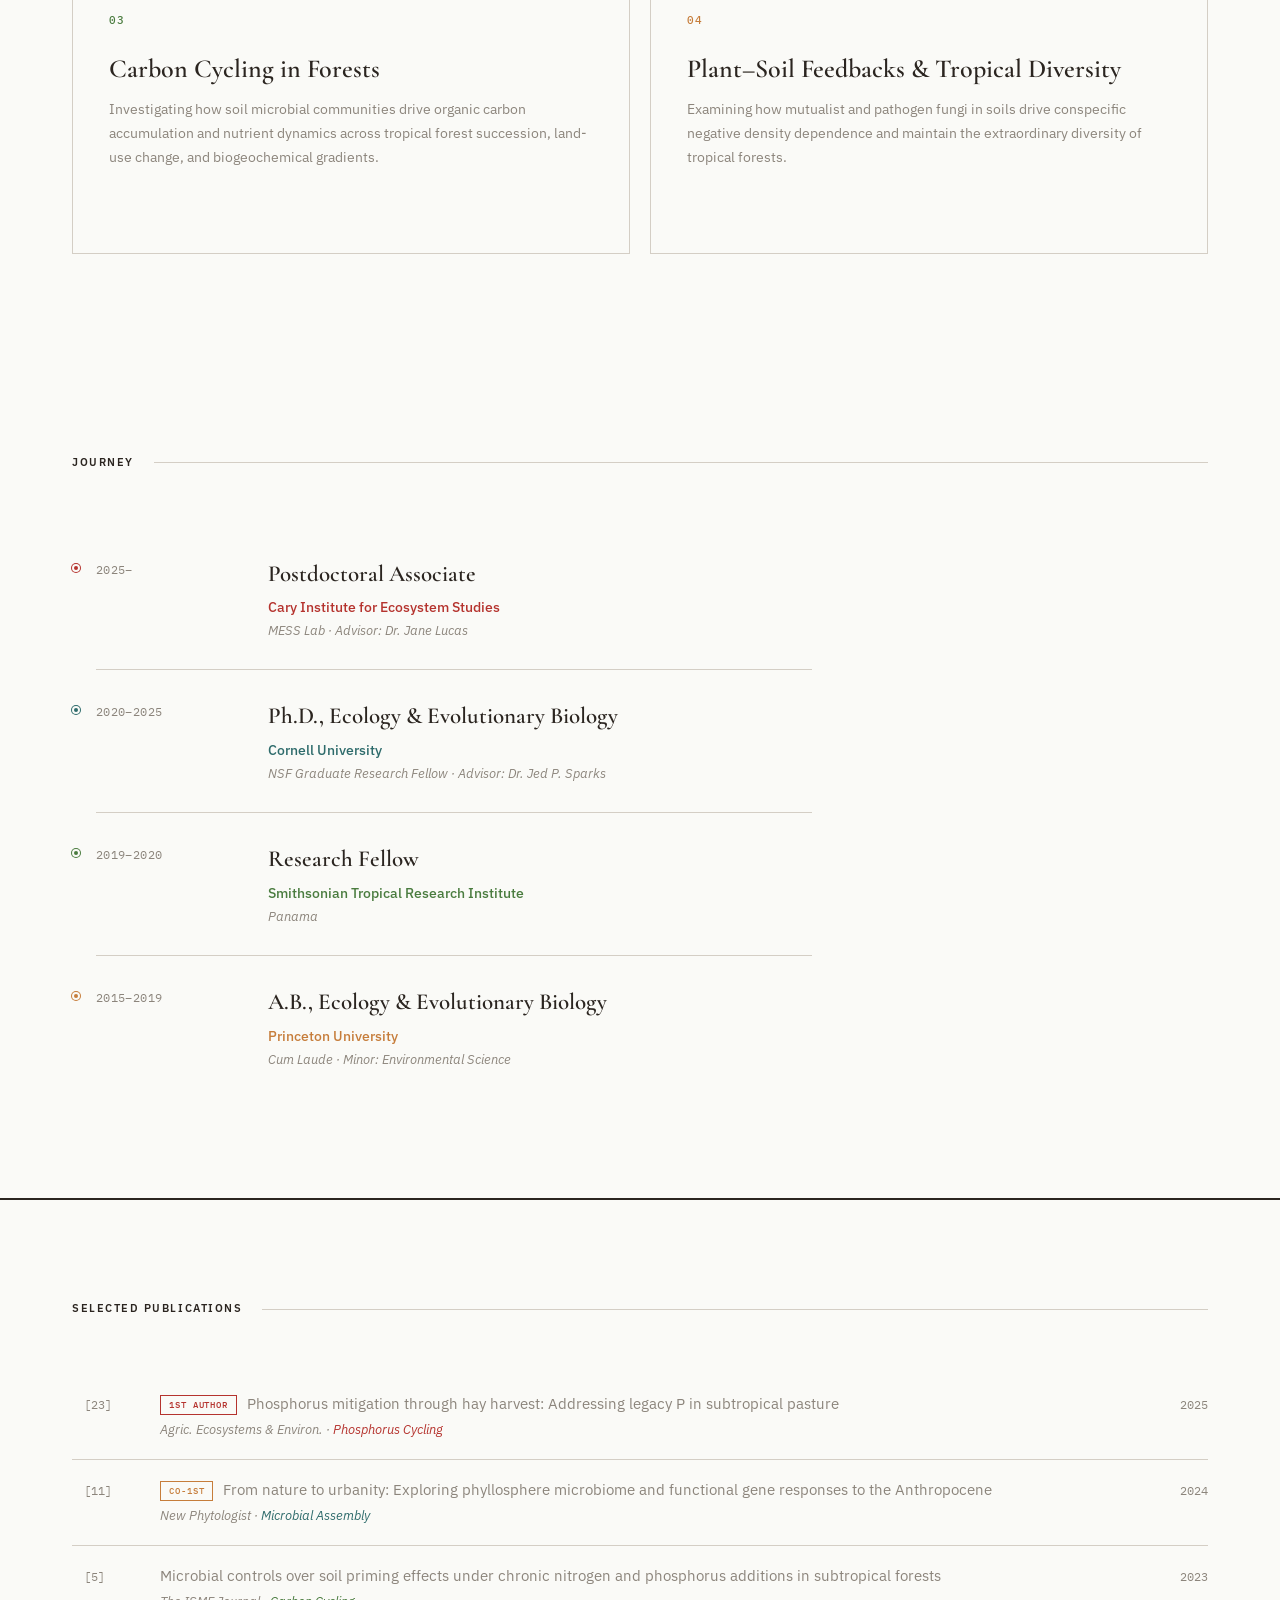
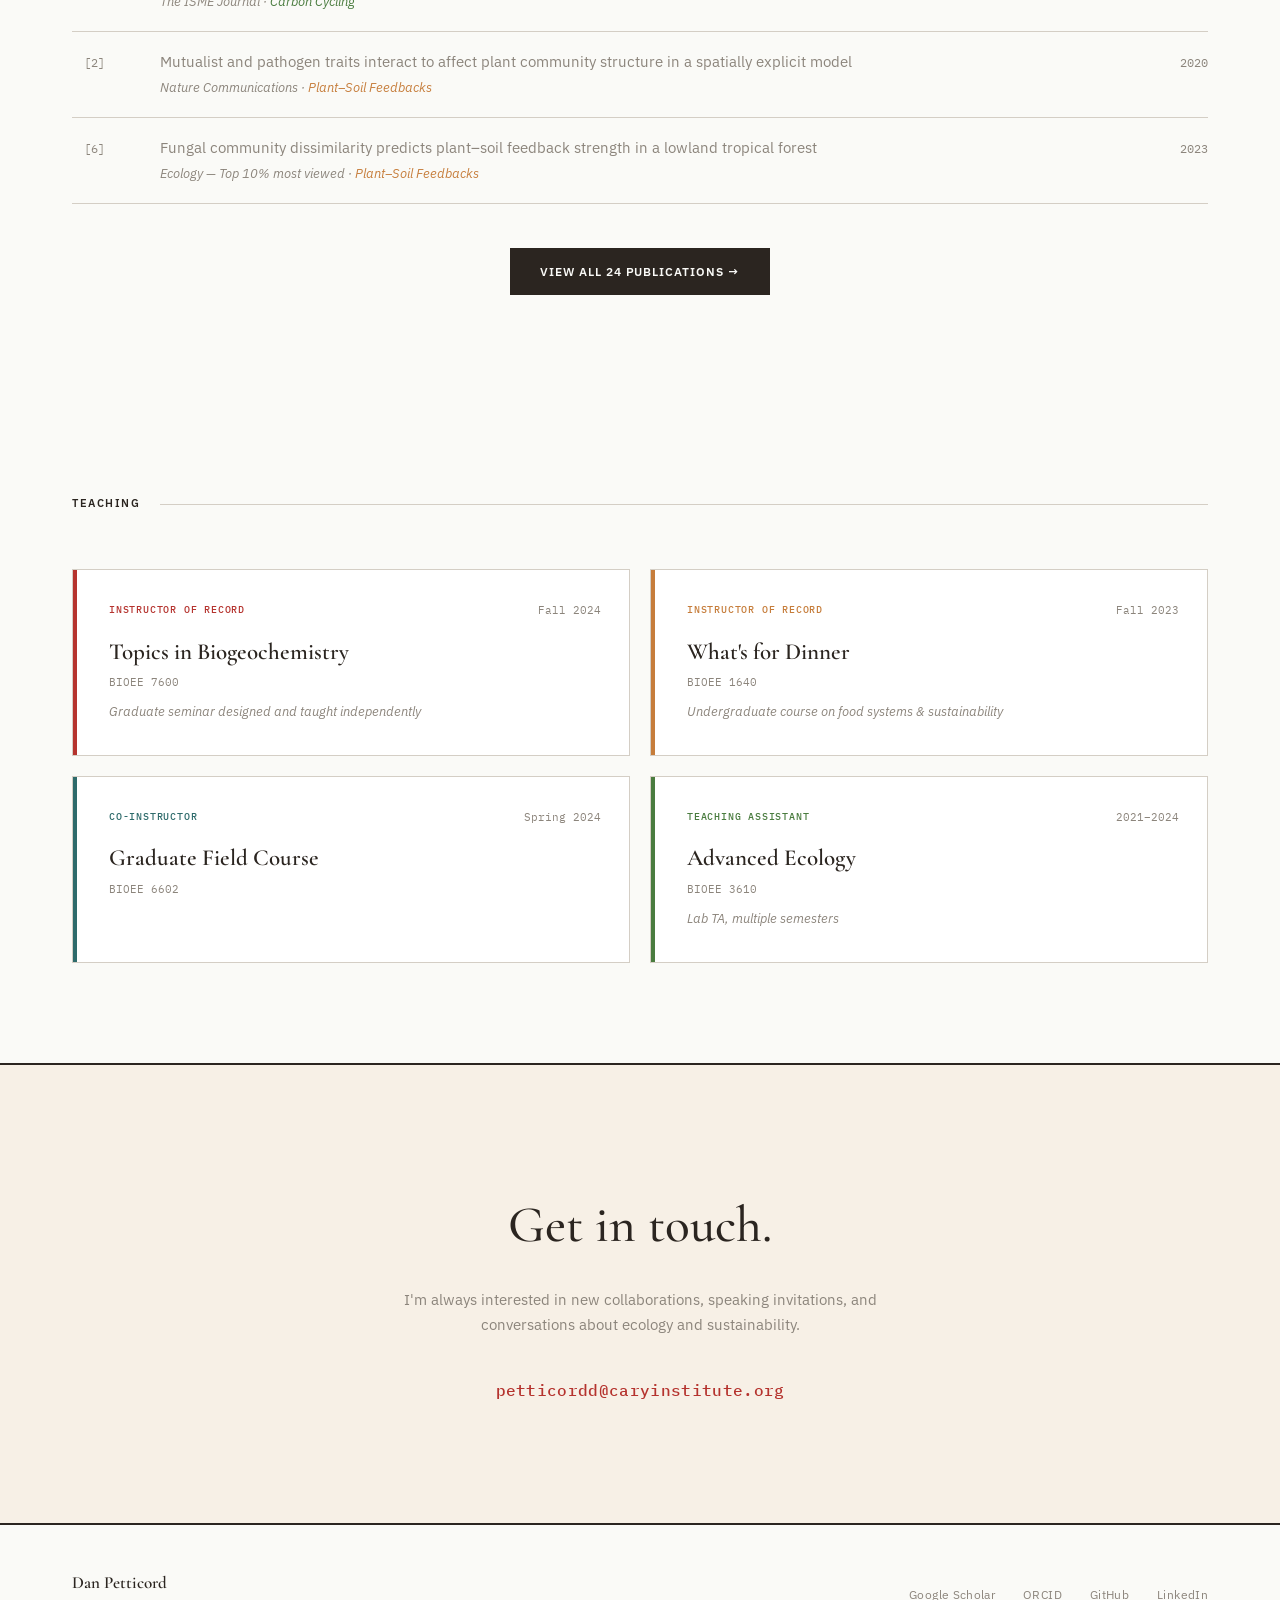
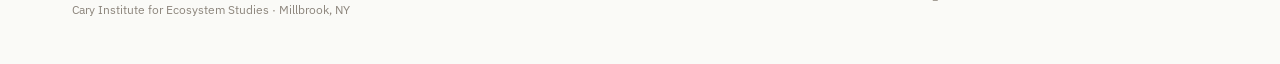
==== commit 8671e19f: "v7 v7" ====
--- a/index.html
+++ b/index.html
@@ -9,6 +9,7 @@
   <link rel="preconnect" href="https://fonts.gstatic.com" crossorigin>
   <link href="https://fonts.googleapis.com/css2?family=Cormorant+Garamond:ital,wght@0,300;0,400;0,500;0,600;0,700;1,300;1,400&family=IBM+Plex+Sans:ital,wght@0,300;0,400;0,500;0,600;0,700;1,300;1,400&family=IBM+Plex+Mono:wght@300;400;500&display=swap" rel="stylesheet">
   <link rel="stylesheet" href="css/styles.css">
+  <script>if(localStorage.getItem('theme')==='dark')document.documentElement.setAttribute('data-theme','dark');</script>
 </head>
 <body>
 
@@ -23,6 +24,10 @@
     <a href="cv.html" class="nav-link" data-page="cv">CV</a>
     <a href="about.html" class="nav-link" data-page="about">About</a>
     <a href="contact.html" class="nav-link" data-page="contact">Contact</a>
+    <button class="theme-toggle" aria-label="Toggle theme" title="Toggle light/dark theme">
+      <svg class="theme-icon-sun" width="16" height="16" viewBox="0 0 24 24" fill="none" stroke="currentColor" stroke-width="2"><circle cx="12" cy="12" r="5"/><path d="M12 1v2M12 21v2M4.22 4.22l1.42 1.42M18.36 18.36l1.42 1.42M1 12h2M21 12h2M4.22 19.78l1.42-1.42M18.36 5.64l1.42-1.42"/></svg>
+      <svg class="theme-icon-moon" width="16" height="16" viewBox="0 0 24 24" fill="none" stroke="currentColor" stroke-width="2"><path d="M21 12.79A9 9 0 1111.21 3 7 7 0 0021 12.79z"/></svg>
+    </button>
   </div>
   <button class="nav-hamburger" aria-label="Menu">
     <span></span><span></span><span></span>
@@ -41,12 +46,12 @@
       Postdoctoral Researcher · Cary Institute for Ecosystem Studies
     </div>
 
-    <div id="hero-prefix" style="font-family:var(--font-sans);font-size:14px;color:var(--muted);letter-spacing:0.05em;text-transform:uppercase;margin-bottom:10px;transition:opacity 0.45s ease;animation:fadeIn 0.8s 0.4s both;">
-      Engineering solutions for
-    </div>
-
-    <h1 id="hero-highlight" style="font-family:var(--font-serif);font-size:clamp(36px,4.2vw,60px);font-weight:500;line-height:1.15;letter-spacing:-0.01em;color:var(--warm);max-width:700px;transition:all 0.6s cubic-bezier(0.16,1,0.3,1);animation:fadeIn 0.8s 0.5s both;">
-      phosphorus pollution &amp; phytoremediation.
+    <div id="hero-prefix" style="font-family:var(--font-sans);font-size:14px;color:var(--muted);letter-spacing:0.05em;text-transform:uppercase;margin-bottom:10px;transition:opacity 0.5s cubic-bezier(0.4,0,0.2,1);animation:fadeIn 0.8s 0.4s both;">
+      Engineering sustainable solutions for
+    </div>
+
+    <h1 id="hero-highlight" style="font-family:var(--font-serif);font-size:clamp(36px,4.2vw,60px);font-weight:500;line-height:1.15;letter-spacing:-0.01em;color:var(--warm);max-width:700px;transition:opacity 0.5s cubic-bezier(0.4,0,0.2,1),transform 0.5s cubic-bezier(0.4,0,0.2,1),color 0.5s cubic-bezier(0.4,0,0.2,1);animation:fadeIn 0.8s 0.5s both;">
+      phosphorus pollution.
     </h1>
 
     <!-- Line indicators -->
@@ -55,15 +60,14 @@
       <div class="hero-indicator" style="width:12px;height:3px;background:var(--grid);border-radius:1.5px;transition:all 0.5s cubic-bezier(0.16,1,0.3,1);"></div>
       <div class="hero-indicator" style="width:12px;height:3px;background:var(--grid);border-radius:1.5px;transition:all 0.5s cubic-bezier(0.16,1,0.3,1);"></div>
       <div class="hero-indicator" style="width:12px;height:3px;background:var(--grid);border-radius:1.5px;transition:all 0.5s cubic-bezier(0.16,1,0.3,1);"></div>
-      <div class="hero-indicator" style="width:12px;height:3px;background:var(--grid);border-radius:1.5px;transition:all 0.5s cubic-bezier(0.16,1,0.3,1);"></div>
     </div>
 
     <!-- Links -->
     <div style="margin-top:44px;display:flex;gap:28px;font-family:var(--font-sans);font-size:13px;color:var(--muted);animation:fadeIn 0.8s 0.8s both;">
       <a href="https://scholar.google.com/citations?user=s1wx64YAAAAJ&hl=en" target="_blank" class="footer-link">Google Scholar</a>
       <a href="https://github.com/Dpetticord3" target="_blank" class="footer-link">GitHub</a>
-      <a href="#" class="footer-link">ORCID</a>
-      <a href="#" class="footer-link">LinkedIn</a>
+      <a href="https://orcid.org/0000-0002-1764-6321" target="_blank" class="footer-link">ORCID</a>
+      <a href="https://www.linkedin.com/in/dpetticord/" target="_blank" class="footer-link">LinkedIn</a>
     </div>
 
     <!-- Buttons -->
@@ -77,7 +81,7 @@
   <div class="hero-photo-wrap" style="position:relative;animation:fadeIn 1s 0.4s both;">
     <div style="position:absolute;top:-8px;left:-8px;right:8px;bottom:8px;border:2px solid var(--border-dark);z-index:0;"></div>
     <div style="position:relative;z-index:1;width:100%;aspect-ratio:3/4;overflow:hidden;background:var(--grid);">
-      <img id="hero-photo" src="images/boa_headshot.jpg" alt="Dan Petticord in the field" style="width:100%;height:100%;object-fit:cover;transition:opacity 0.5s ease;">
+      <img id="hero-photo" src="images/DanPushingGPR.jpeg" alt="Dan Petticord in the field" style="width:100%;height:100%;object-fit:cover;transition:opacity 0.6s cubic-bezier(0.4,0,0.2,1);will-change:opacity;">
     </div>
   </div>
 
@@ -299,9 +303,9 @@
   </div>
   <div class="footer-links">
     <a href="https://scholar.google.com/citations?user=s1wx64YAAAAJ&hl=en" target="_blank" class="footer-link">Google Scholar</a>
-    <a href="#" class="footer-link">ORCID</a>
+    <a href="https://orcid.org/0000-0002-1764-6321" target="_blank" class="footer-link">ORCID</a>
     <a href="https://github.com/Dpetticord3" target="_blank" class="footer-link">GitHub</a>
-    <a href="#" class="footer-link">LinkedIn</a>
+    <a href="https://www.linkedin.com/in/dpetticord/" target="_blank" class="footer-link">LinkedIn</a>
   </div>
 </footer>
 
--- a/css/styles.css
+++ b/css/styles.css
@@ -29,6 +29,43 @@
   --max-width: 1280px;
 }
 
+/* ─── DARK THEME ─── */
+[data-theme="dark"] {
+  --bg:         #1a1916;
+  --paper:      #222019;
+  --grid:       #33302a;
+  --text:       #e8e4dd;
+  --muted:      #9a948b;
+  --white:      #2a2722;
+  --border:     #3d3a33;
+  --border-dark:#e8e4dd;
+}
+[data-theme="dark"] body::before { opacity: 0.015; }
+[data-theme="dark"] .nav.scrolled { background: rgba(26,25,22,0.95); }
+[data-theme="dark"] .nav-links { background: var(--bg); }
+[data-theme="dark"] ::selection { background: rgba(181,51,46,0.25); }
+[data-theme="dark"] .stat-card { background: var(--paper); }
+[data-theme="dark"] .teaching-card { background: var(--paper); border-color: var(--border); }
+[data-theme="dark"] .research-card:hover { background: var(--paper); }
+[data-theme="dark"] .contact-section { background: var(--paper); }
+[data-theme="dark"] .footer { background: var(--bg); }
+[data-theme="dark"] .pub-item:hover { background: var(--paper); }
+[data-theme="dark"] .media-card { background: var(--paper); }
+[data-theme="dark"] .media-card:hover { background: var(--grid); }
+
+/* ─── THEME TOGGLE ─── */
+.theme-toggle {
+  background: none; border: 1px solid var(--border); cursor: pointer;
+  width: 32px; height: 32px; border-radius: 50%;
+  display: flex; align-items: center; justify-content: center;
+  color: var(--muted); transition: color 0.3s, border-color 0.3s;
+  margin-left: 8px; padding: 0;
+}
+.theme-toggle:hover { color: var(--warm); border-color: var(--warm); }
+.theme-icon-moon { display: none; }
+[data-theme="dark"] .theme-icon-sun { display: none; }
+[data-theme="dark"] .theme-icon-moon { display: block; }
+
 /* ─── RESET & BASE ─── */
 *, *::before, *::after { margin: 0; padding: 0; box-sizing: border-box; }
 
@@ -45,6 +82,7 @@
   color: var(--text);
   line-height: 1.6;
   overflow-x: hidden;
+  transition: background 0.4s ease, color 0.4s ease;
 }
 
 ::selection { background: rgba(181,51,46,0.12); color: var(--text); }
@@ -768,6 +806,7 @@
   .nav-links.open { display: flex; }
   .nav-links.open .nav-link { font-size: 22px; }
   .nav-hamburger { display: block; z-index: 110; }
+  .theme-toggle { position: absolute; right: 60px; top: 50%; transform: translateY(-50%); }
   .research-grid { grid-template-columns: 1fr; }
   .teaching-grid { grid-template-columns: 1fr; }
   .stat-bar { grid-template-columns: 1fr; }
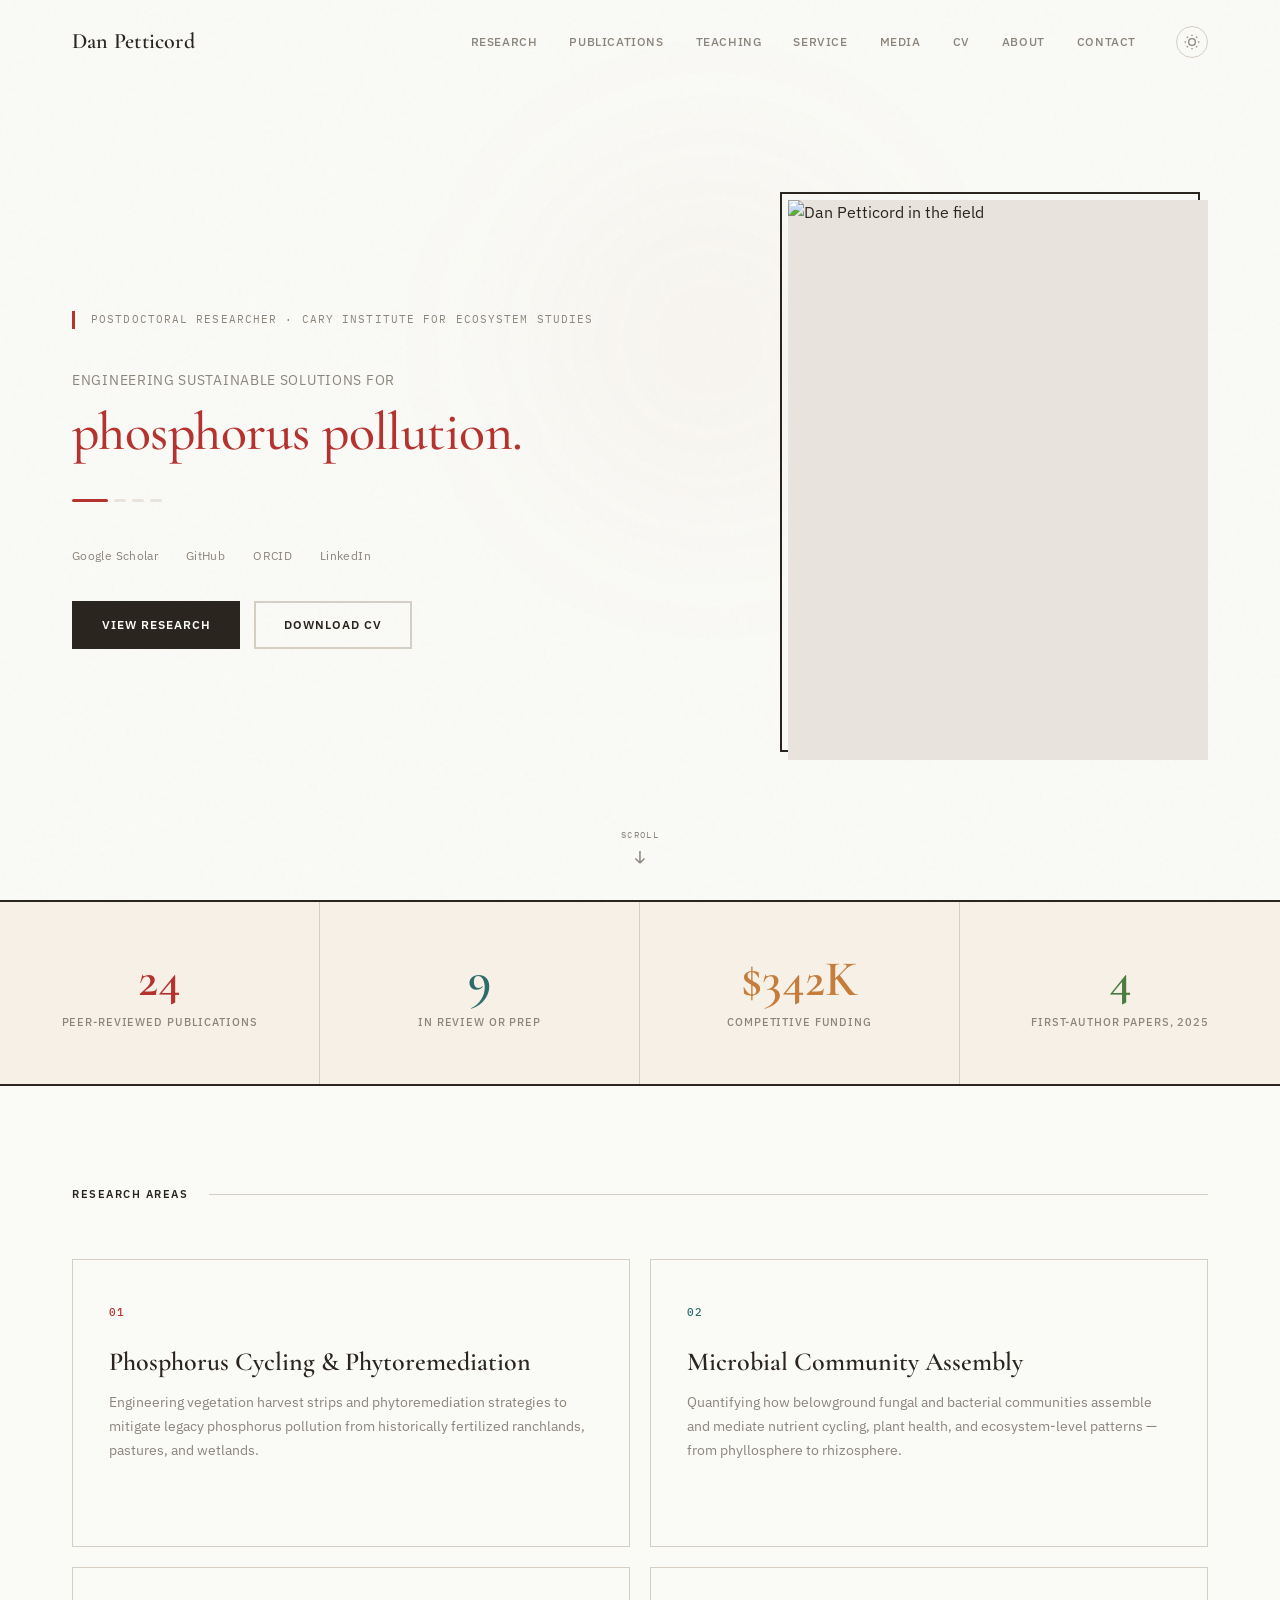
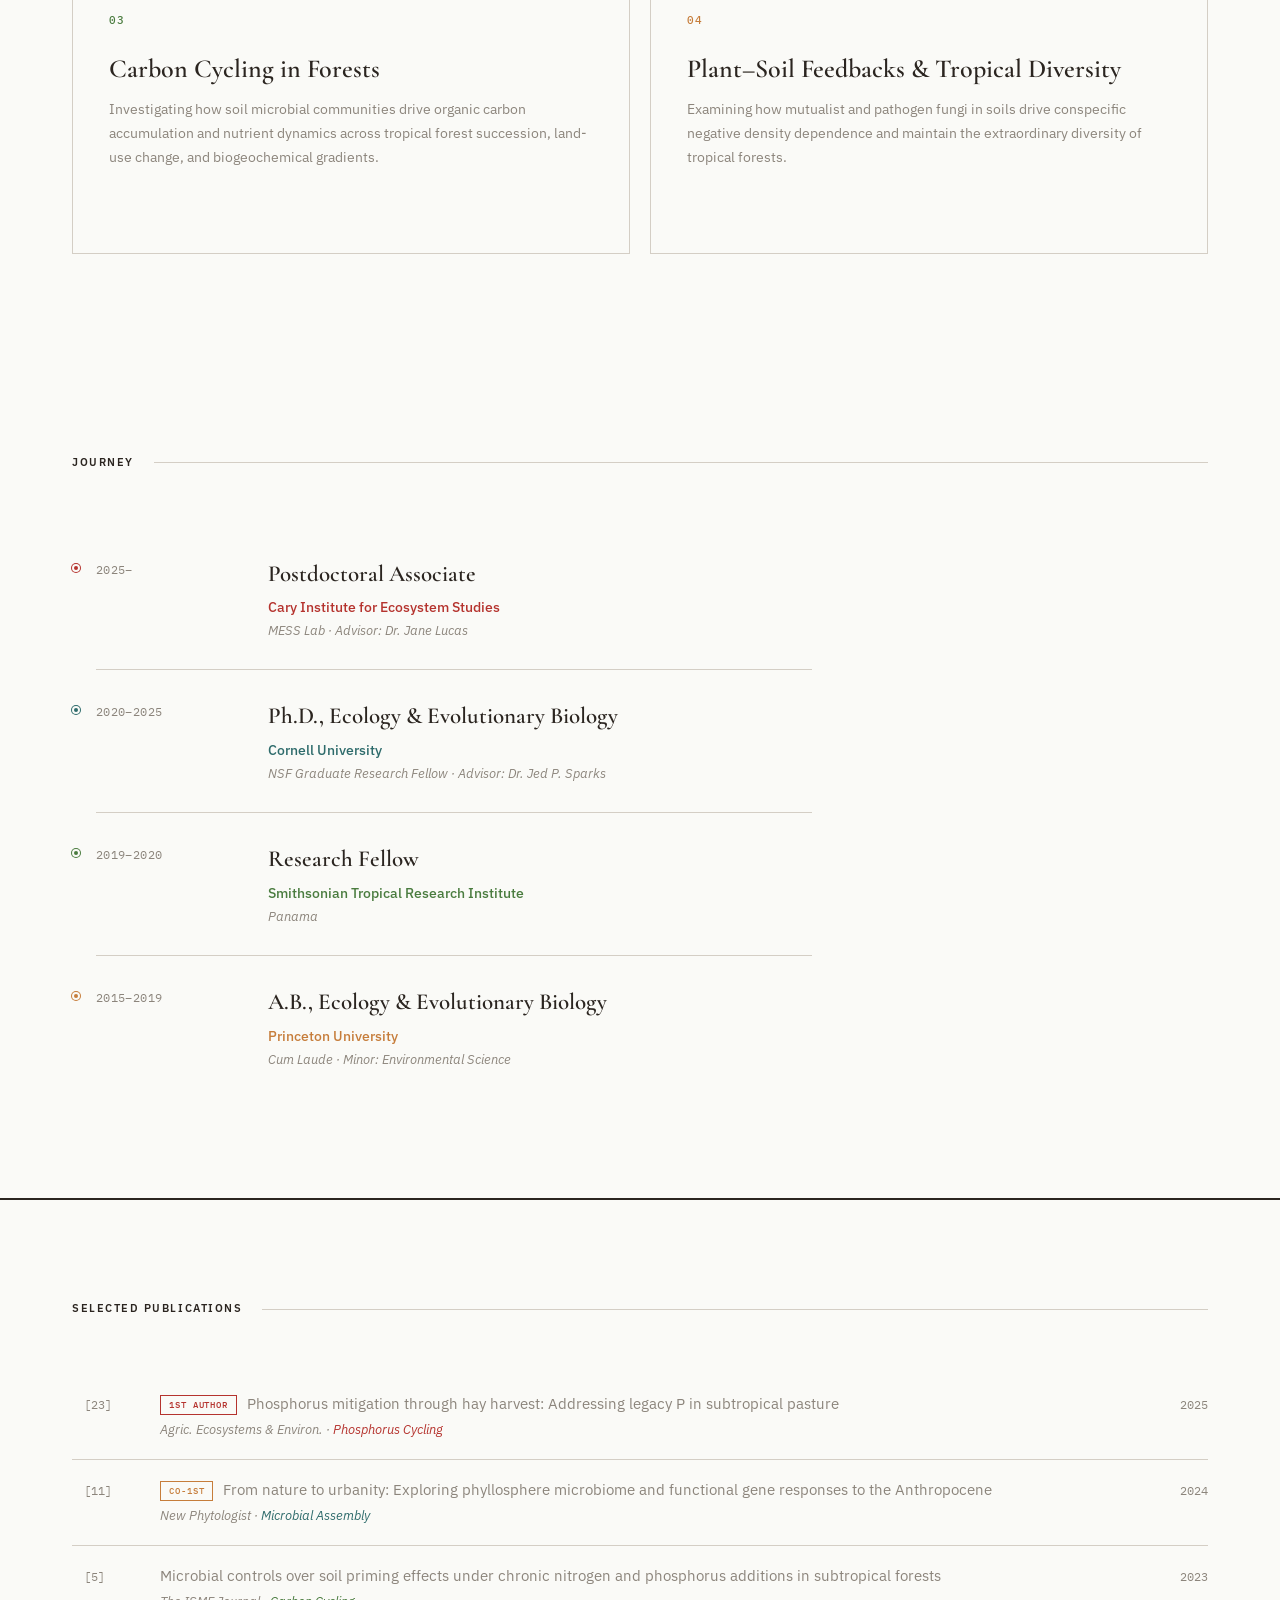
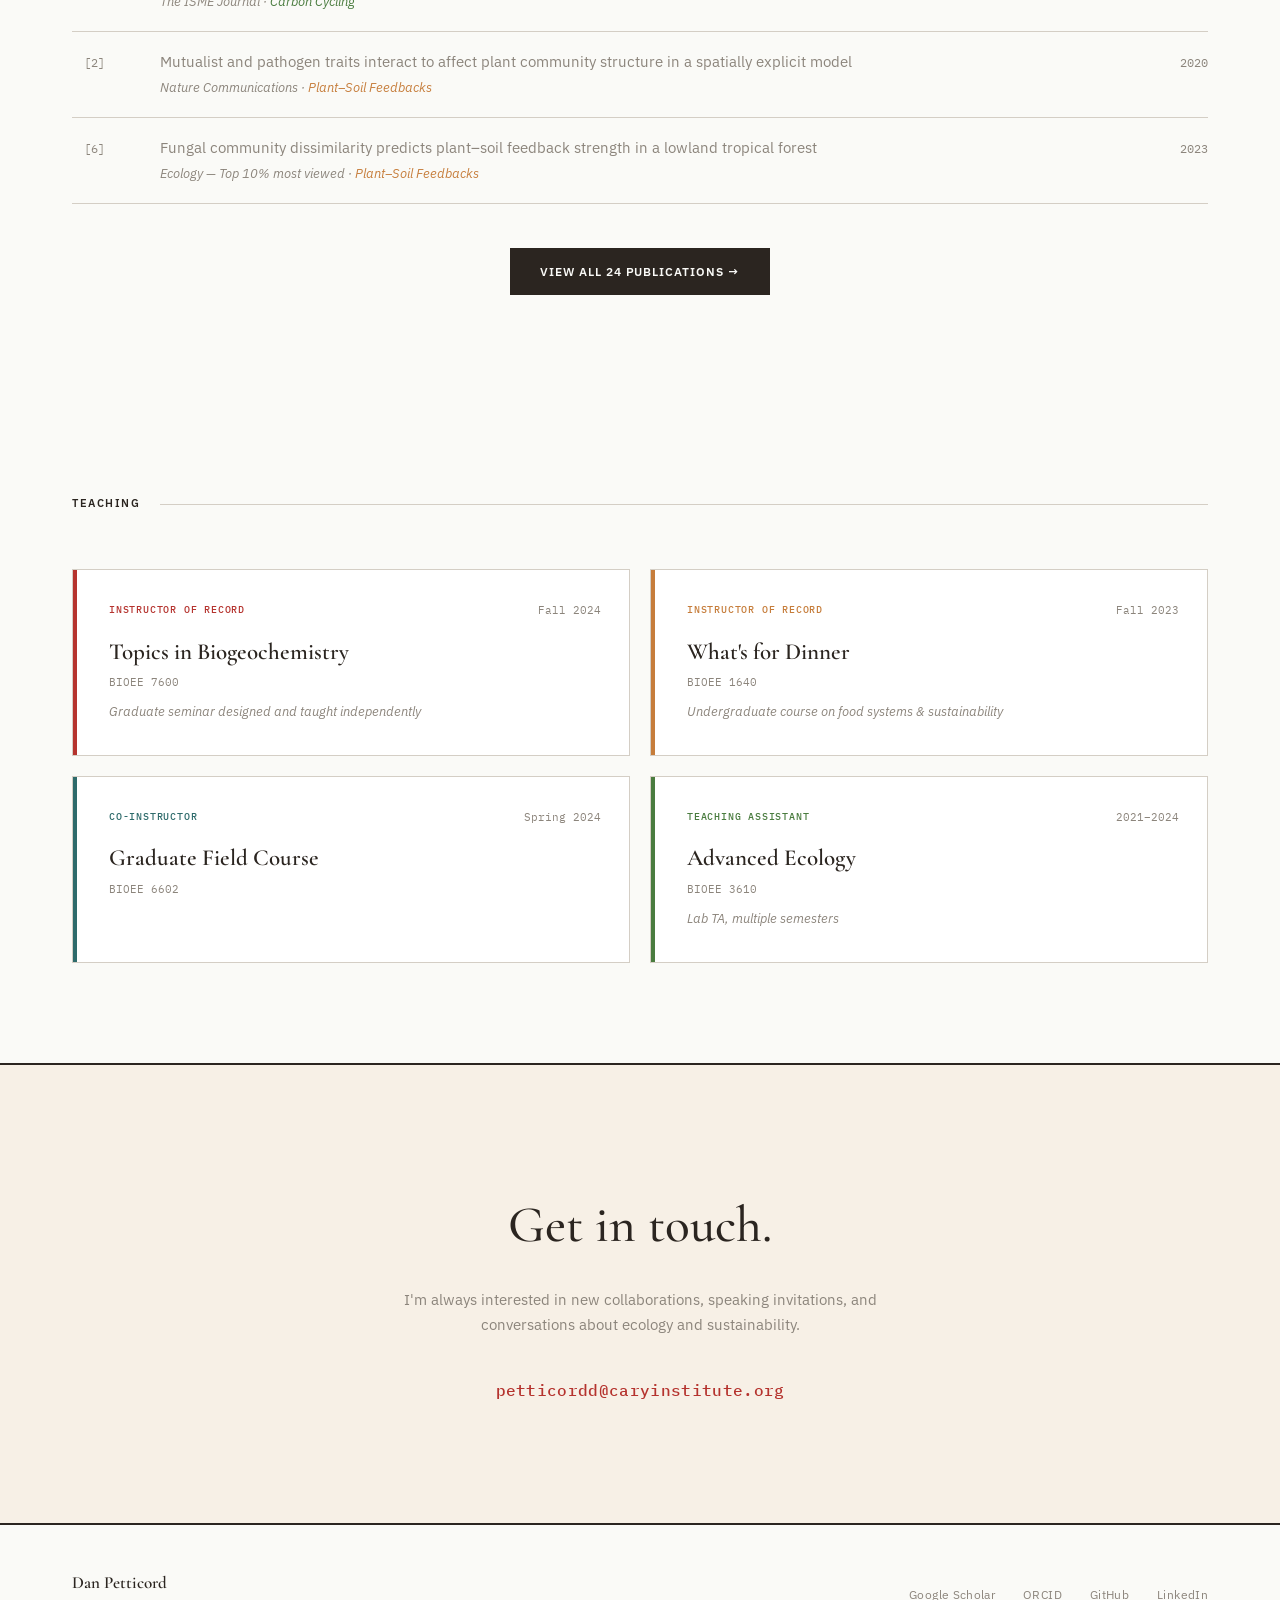
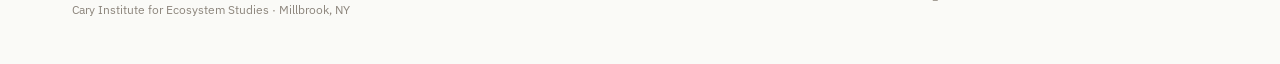
==== commit db723352: "updatingMedia" ====
--- a/index.html
+++ b/index.html
@@ -21,6 +21,7 @@
     <a href="publications.html" class="nav-link" data-page="publications">Publications</a>
     <a href="teaching.html" class="nav-link" data-page="teaching">Teaching</a>
     <a href="service.html" class="nav-link" data-page="service">Service</a>
+    <a href="media.html" class="nav-link" data-page="media">Media</a>
     <a href="cv.html" class="nav-link" data-page="cv">CV</a>
     <a href="about.html" class="nav-link" data-page="about">About</a>
     <a href="contact.html" class="nav-link" data-page="contact">Contact</a>
--- a/css/styles.css
+++ b/css/styles.css
@@ -115,8 +115,12 @@
   padding: 14px var(--page-pad);
   background: rgba(250,250,247,0.95);
   backdrop-filter: blur(20px);
+  -webkit-backdrop-filter: blur(20px);
   border-bottom-color: var(--border-dark);
 }
+
+/* Remove backdrop-filter when mobile menu is open — it creates a containing block that breaks position:fixed on children */
+.nav.menu-open { backdrop-filter: none; -webkit-backdrop-filter: none; background: var(--bg); }
 
 .nav-name {
   font-family: var(--font-serif);
@@ -798,15 +802,18 @@
   :root { --page-pad: 24px; }
   .nav-links {
     display: none;
-    position: fixed; top: 0; left: 0; right: 0; bottom: 0;
-    background: var(--bg); z-index: 100;
+    position: fixed; top: 0; left: 0; width: 100%; height: 100vh;
+    background: var(--bg); z-index: 105;
     flex-direction: column; align-items: center; justify-content: center;
     gap: 28px;
   }
   .nav-links.open { display: flex; }
-  .nav-links.open .nav-link { font-size: 22px; }
+  .nav-links.open .nav-link { font-size: 22px; text-transform: none; letter-spacing: 0; }
+  .nav-links.open .theme-toggle {
+    position: static; transform: none; margin-top: 16px;
+    width: 44px; height: 44px;
+  }
   .nav-hamburger { display: block; z-index: 110; }
-  .theme-toggle { position: absolute; right: 60px; top: 50%; transform: translateY(-50%); }
   .research-grid { grid-template-columns: 1fr; }
   .teaching-grid { grid-template-columns: 1fr; }
   .stat-bar { grid-template-columns: 1fr; }
